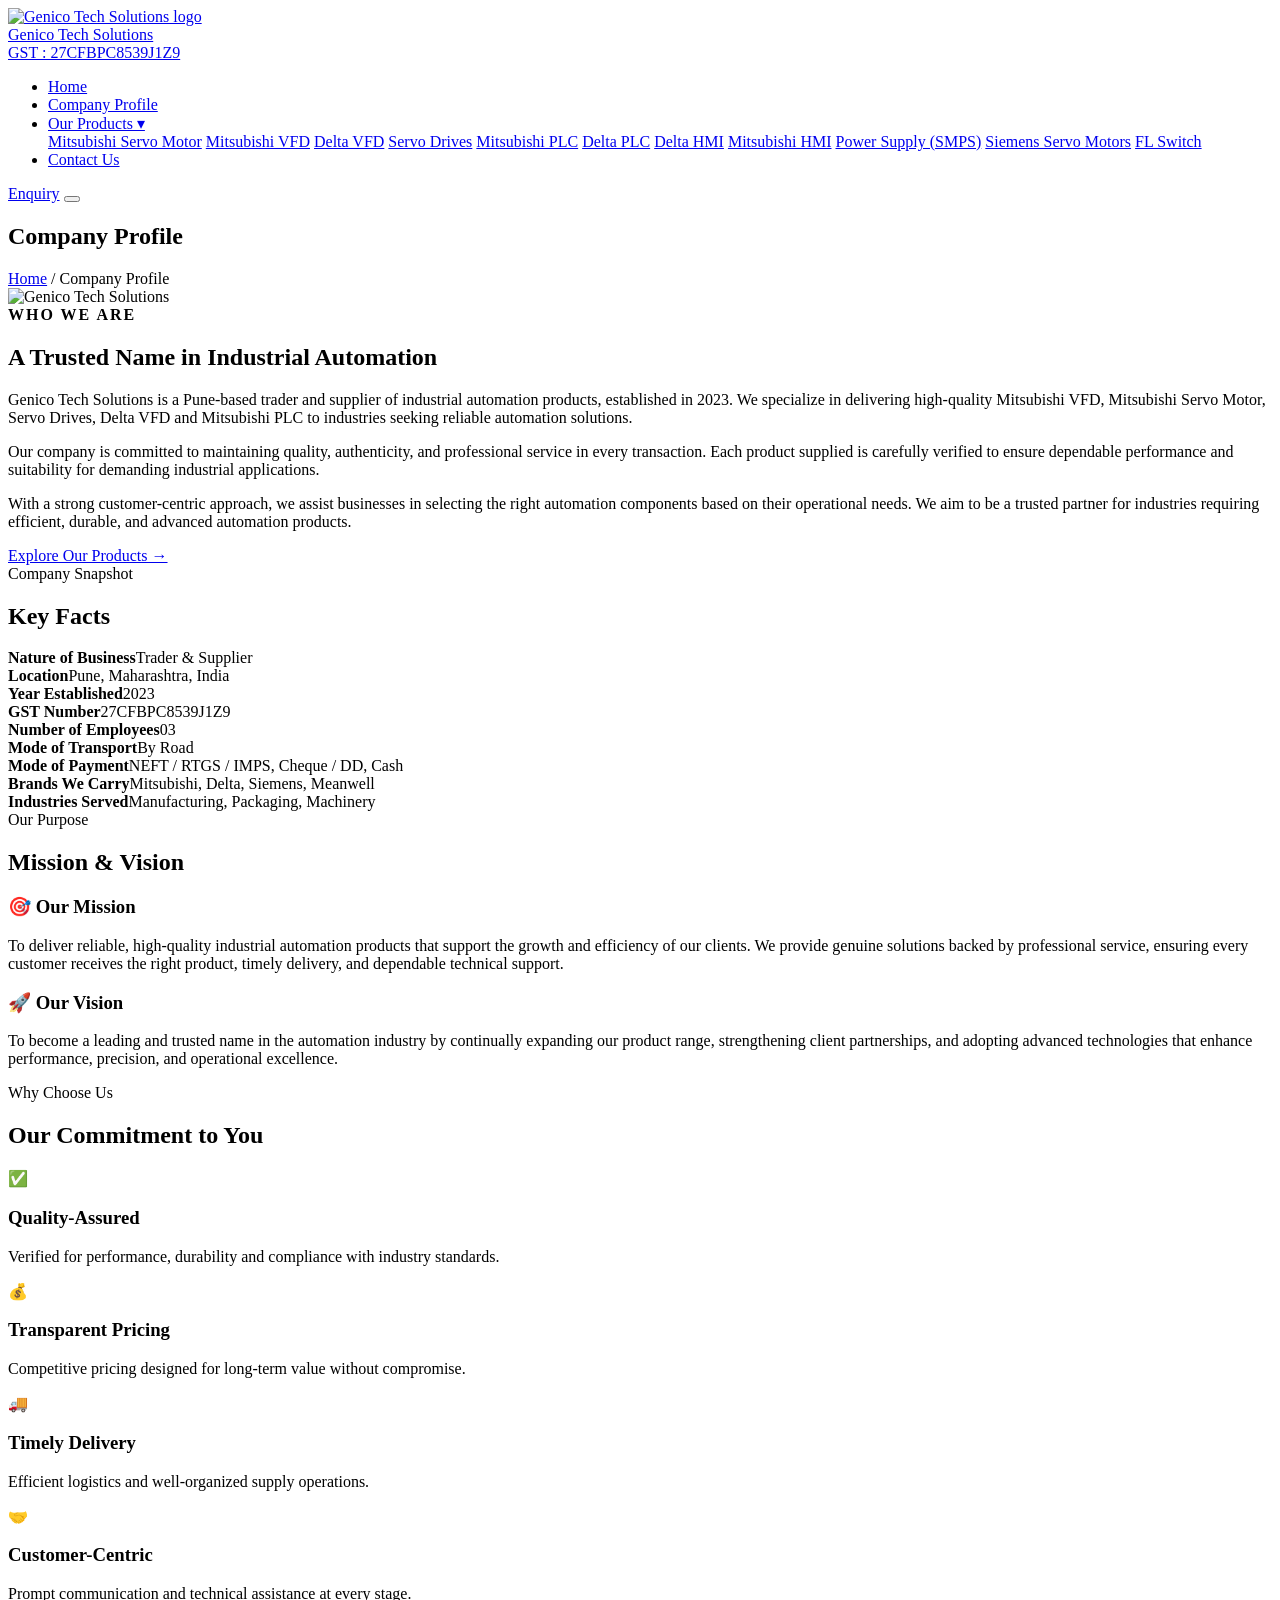
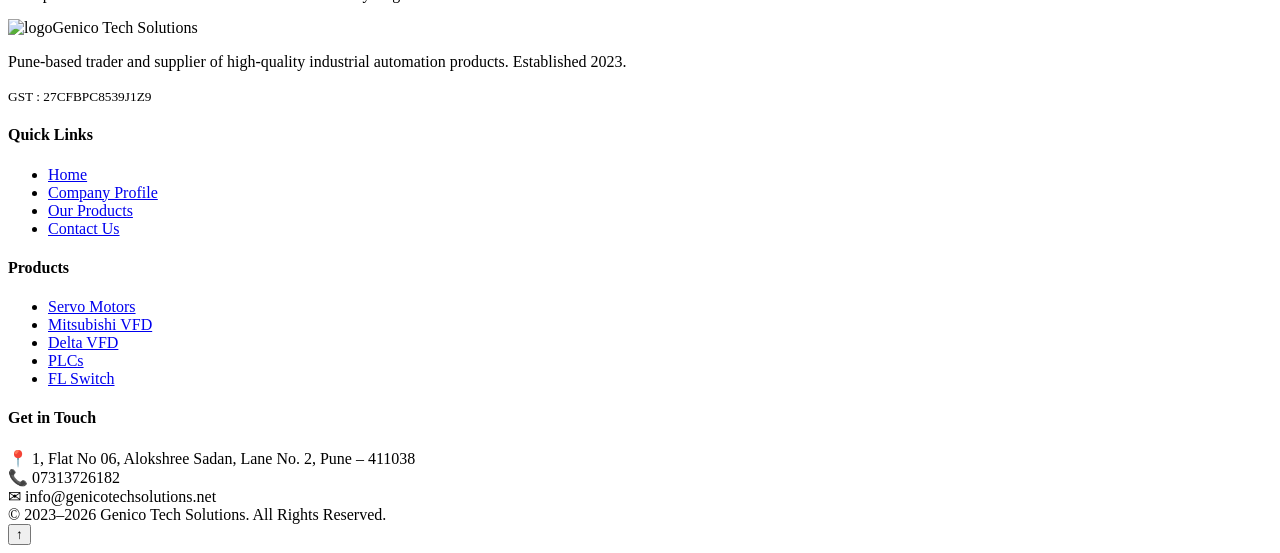
==== about.html @ b06b9ee5 "Add files via upload" ====
<!DOCTYPE html>
<html lang="en">
<head>
  <meta charset="UTF-8">
  <meta name="viewport" content="width=device-width, initial-scale=1.0">
  <title>Company Profile — Genico Tech Solutions</title>
  <meta name="description" content="Learn about Genico Tech Solutions — a Pune-based trader and supplier of industrial automation products, established in 2023.">
  <link rel="preconnect" href="https://fonts.googleapis.com">
  <link rel="preconnect" href="https://fonts.gstatic.com" crossorigin>
  <link href="https://fonts.googleapis.com/css2?family=Poppins:wght@500;600;700;800&family=Inter:wght@400;500;600&display=swap" rel="stylesheet">
  <link rel="stylesheet" href="css/style.css">
  <link rel="stylesheet" href="css/animations.css">
  <link rel="stylesheet" href="css/chatbot.css">
</head>
<body>

  <header class="header">
    <div class="container header-inner">
      <a class="logo" href="index.html">
        <img src="https://placehold.co/180x70/0a2a66/ffffff?text=GENICO" alt="Genico Tech Solutions logo">
        <div>
          <div class="brand-name">Genico Tech Solutions</div>
          <div class="brand-gst">GST : 27CFBPC8539J1Z9</div>
        </div>
      </a>
      <nav>
        <ul class="nav">
          <li><a href="index.html">Home</a></li>
          <li><a href="about.html">Company Profile</a></li>
          <li class="has-drop">
            <a href="products.html">Our Products &#9662;</a>
            <div class="dropdown">
              <a href="products.html?cat=servo-motor">Mitsubishi Servo Motor</a>
              <a href="products.html?cat=mitsubishi-vfd">Mitsubishi VFD</a>
              <a href="products.html?cat=delta-vfd">Delta VFD</a>
              <a href="products.html?cat=servo-drives">Servo Drives</a>
              <a href="products.html?cat=mitsubishi-plc">Mitsubishi PLC</a>
              <a href="products.html?cat=delta-plc">Delta PLC</a>
              <a href="products.html?cat=delta-hmi">Delta HMI</a>
              <a href="products.html?cat=mitsubishi-hmi">Mitsubishi HMI</a>
              <a href="products.html?cat=smps">Power Supply (SMPS)</a>
              <a href="products.html?cat=siemens-servo">Siemens Servo Motors</a>
              <a href="products.html?cat=fl-switch">FL Switch</a>
            </div>
          </li>
          <li><a href="contact.html">Contact Us</a></li>
        </ul>
      </nav>
      <a class="btn btn-primary header-enquiry" href="contact.html">Enquiry</a>
      <button class="hamburger" aria-label="Menu"><span></span><span></span><span></span></button>
    </div>
  </header>

  <section class="breadcrumb">
    <div class="container">
      <h1>Company Profile</h1>
      <div class="crumbs"><a href="index.html">Home</a> / <span>Company Profile</span></div>
    </div>
  </section>

  <!-- ===== ABOUT ===== -->
  <section class="section">
    <div class="container">
      <div class="about-grid">
        <div class="about-img reveal-left">
          <img src="https://placehold.co/640x460/1565d8/ffffff?text=Genico+Tech+Solutions" alt="Genico Tech Solutions">
        </div>
        <div class="about-text reveal-right">
          <span class="kicker" style="color:var(--blue);font-weight:700;letter-spacing:2px;">WHO WE ARE</span>
          <h2>A Trusted Name in Industrial Automation</h2>
          <p>Genico Tech Solutions is a Pune-based trader and supplier of industrial automation products, established in 2023. We specialize in delivering high-quality Mitsubishi VFD, Mitsubishi Servo Motor, Servo Drives, Delta VFD and Mitsubishi PLC to industries seeking reliable automation solutions.</p>
          <p>Our company is committed to maintaining quality, authenticity, and professional service in every transaction. Each product supplied is carefully verified to ensure dependable performance and suitability for demanding industrial applications.</p>
          <p>With a strong customer-centric approach, we assist businesses in selecting the right automation components based on their operational needs. We aim to be a trusted partner for industries requiring efficient, durable, and advanced automation products.</p>
          <a class="btn btn-primary" href="products.html">Explore Our Products →</a>
        </div>
      </div>
    </div>
  </section>

  <!-- ===== KEY FACTS ===== -->
  <section class="section alt">
    <div class="container">
      <div class="section-head reveal">
        <span class="kicker">Company Snapshot</span>
        <h2>Key Facts</h2>
      </div>
      <div class="facts-grid">
        <div class="fact reveal"><strong>Nature of Business</strong><span>Trader & Supplier</span></div>
        <div class="fact reveal"><strong>Location</strong><span>Pune, Maharashtra, India</span></div>
        <div class="fact reveal"><strong>Year Established</strong><span>2023</span></div>
        <div class="fact reveal"><strong>GST Number</strong><span>27CFBPC8539J1Z9</span></div>
        <div class="fact reveal"><strong>Number of Employees</strong><span>03</span></div>
        <div class="fact reveal"><strong>Mode of Transport</strong><span>By Road</span></div>
        <div class="fact reveal"><strong>Mode of Payment</strong><span>NEFT / RTGS / IMPS, Cheque / DD, Cash</span></div>
        <div class="fact reveal"><strong>Brands We Carry</strong><span>Mitsubishi, Delta, Siemens, Meanwell</span></div>
        <div class="fact reveal"><strong>Industries Served</strong><span>Manufacturing, Packaging, Machinery</span></div>
      </div>
    </div>
  </section>

  <!-- ===== MISSION & VISION ===== -->
  <section class="section">
    <div class="container">
      <div class="section-head reveal">
        <span class="kicker">Our Purpose</span>
        <h2>Mission & Vision</h2>
      </div>
      <div class="mv-grid">
        <div class="mv-card reveal-left">
          <h3>🎯 Our Mission</h3>
          <p>To deliver reliable, high-quality industrial automation products that support the growth and efficiency of our clients. We provide genuine solutions backed by professional service, ensuring every customer receives the right product, timely delivery, and dependable technical support.</p>
        </div>
        <div class="mv-card reveal-right">
          <h3>🚀 Our Vision</h3>
          <p>To become a leading and trusted name in the automation industry by continually expanding our product range, strengthening client partnerships, and adopting advanced technologies that enhance performance, precision, and operational excellence.</p>
        </div>
      </div>
    </div>
  </section>

  <!-- ===== WHY US ===== -->
  <section class="section alt">
    <div class="container">
      <div class="section-head reveal">
        <span class="kicker">Why Choose Us</span>
        <h2>Our Commitment to You</h2>
      </div>
      <div class="why-grid">
        <div class="why-card reveal"><div class="why-ic">✅</div><h3>Quality-Assured</h3><p>Verified for performance, durability and compliance with industry standards.</p></div>
        <div class="why-card reveal"><div class="why-ic">💰</div><h3>Transparent Pricing</h3><p>Competitive pricing designed for long-term value without compromise.</p></div>
        <div class="why-card reveal"><div class="why-ic">🚚</div><h3>Timely Delivery</h3><p>Efficient logistics and well-organized supply operations.</p></div>
        <div class="why-card reveal"><div class="why-ic">🤝</div><h3>Customer-Centric</h3><p>Prompt communication and technical assistance at every stage.</p></div>
      </div>
    </div>
  </section>

  <footer class="footer">
    <div class="container footer-grid">
      <div class="f-about">
        <div class="f-logo"><img src="https://placehold.co/180x70/0a2a66/ffffff?text=GENICO" alt="logo"><span>Genico Tech Solutions</span></div>
        <p>Pune-based trader and supplier of high-quality industrial automation products. Established 2023.</p>
        <small>GST : 27CFBPC8539J1Z9</small>
      </div>
      <div><h4>Quick Links</h4><ul class="f-links">
        <li><a href="index.html">Home</a></li><li><a href="about.html">Company Profile</a></li>
        <li><a href="products.html">Our Products</a></li><li><a href="contact.html">Contact Us</a></li>
      </ul></div>
      <div><h4>Products</h4><ul class="f-links">
        <li><a href="products.html?cat=servo-motor">Servo Motors</a></li><li><a href="products.html?cat=mitsubishi-vfd">Mitsubishi VFD</a></li>
        <li><a href="products.html?cat=delta-vfd">Delta VFD</a></li><li><a href="products.html?cat=mitsubishi-plc">PLCs</a></li>
        <li><a href="products.html?cat=fl-switch">FL Switch</a></li>
      </ul></div>
      <div class="f-contact"><h4>Get in Touch</h4>
        <div class="fc-row">📍 <span>1, Flat No 06, Alokshree Sadan, Lane No. 2, Pune – 411038</span></div>
        <div class="fc-row">📞 <span>07313726182</span></div>
        <div class="fc-row">✉ <span>info@genicotechsolutions.net</span></div>
      </div>
    </div>
    <div class="footer-bottom">© 2023–2026 Genico Tech Solutions. All Rights Reserved.</div>
  </footer>

  <button class="to-top" aria-label="Scroll to top">↑</button>

  <script src="js/data.js"></script>
  <script src="js/main.js"></script>
  <script src="js/chatbot.js"></script>
</body>
</html>
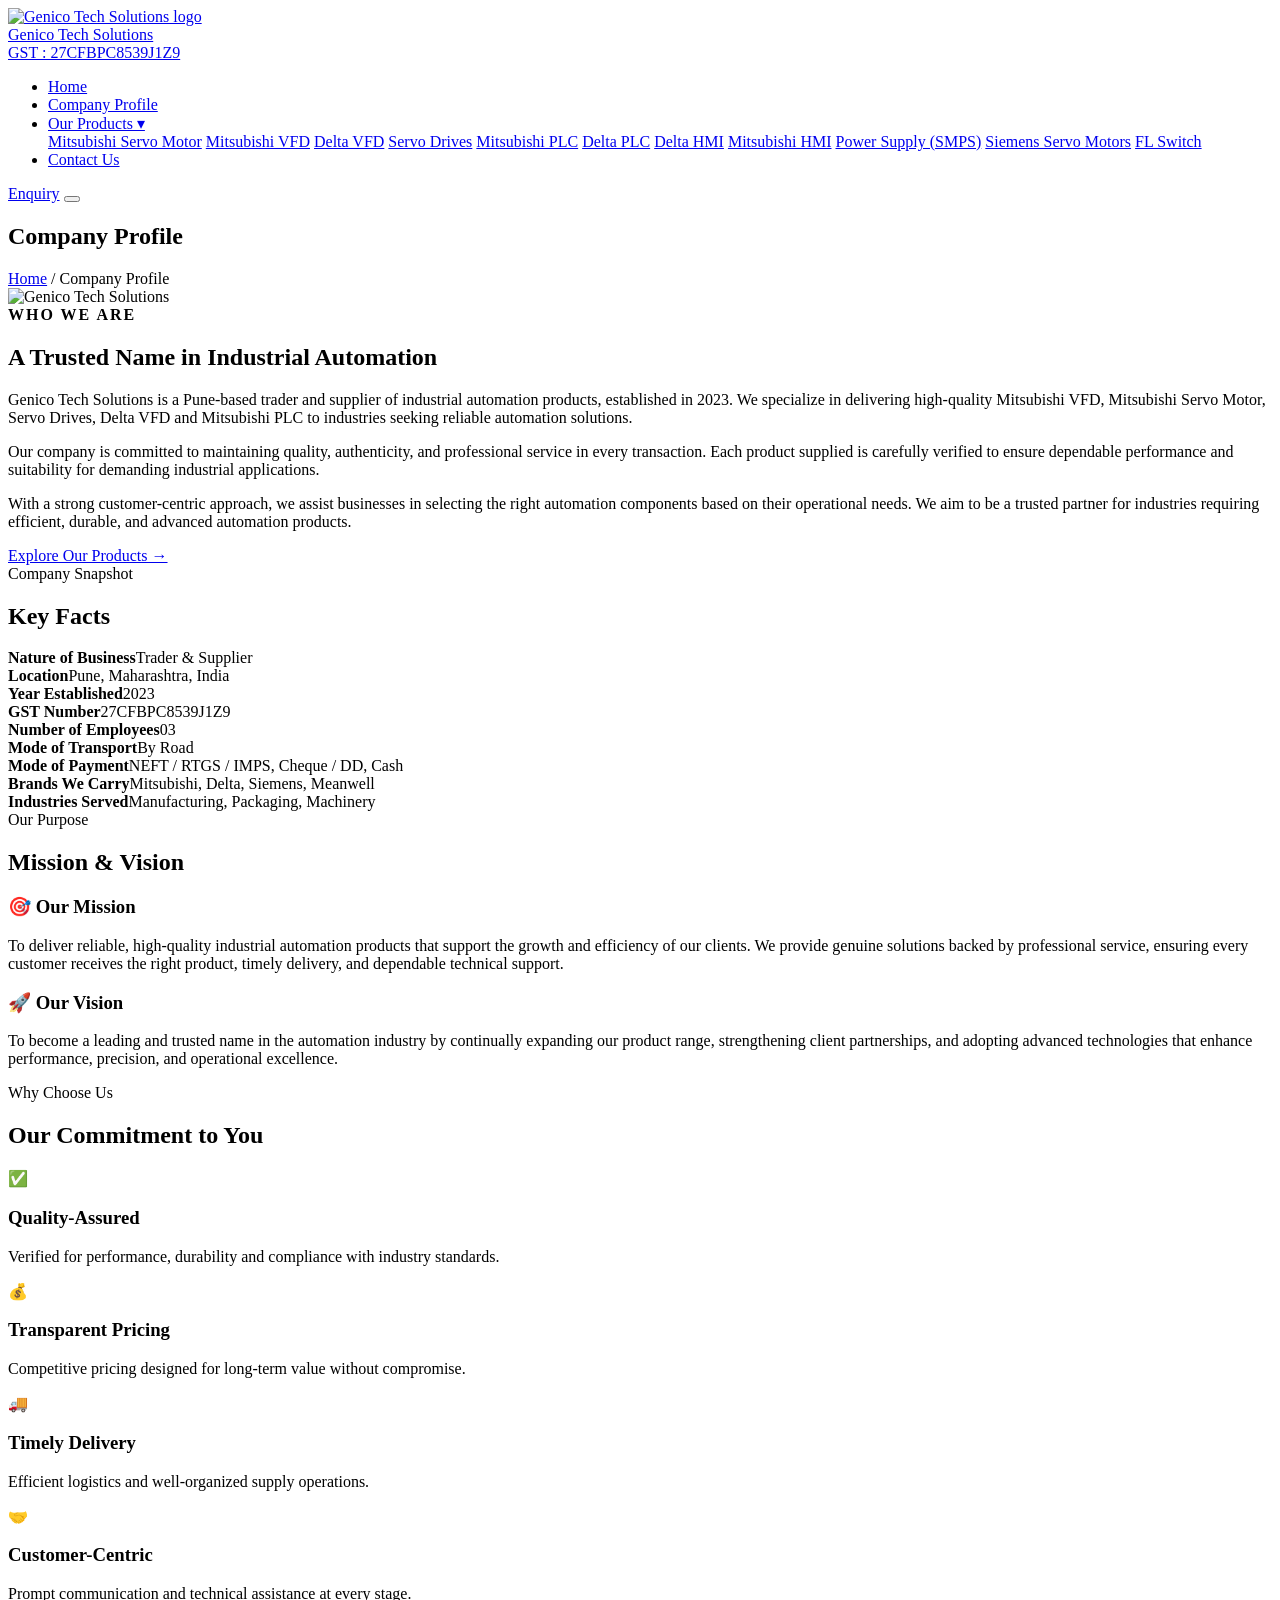
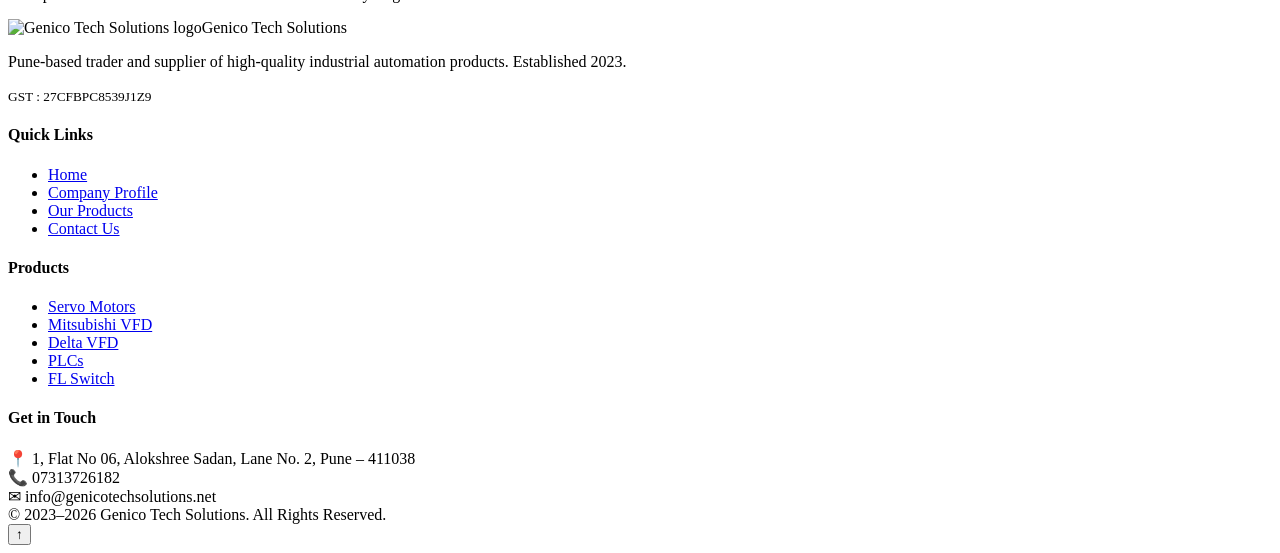
==== commit 325d67f3: "Update about.html" ====
--- a/about.html
+++ b/about.html
@@ -17,7 +17,7 @@
   <header class="header">
     <div class="container header-inner">
       <a class="logo" href="index.html">
-        <img src="https://placehold.co/180x70/0a2a66/ffffff?text=GENICO" alt="Genico Tech Solutions logo">
+        <img src="assets/logo.png" alt="Genico Tech Solutions logo">
         <div>
           <div class="brand-name">Genico Tech Solutions</div>
           <div class="brand-gst">GST : 27CFBPC8539J1Z9</div>
@@ -137,7 +137,7 @@
   <footer class="footer">
     <div class="container footer-grid">
       <div class="f-about">
-        <div class="f-logo"><img src="https://placehold.co/180x70/0a2a66/ffffff?text=GENICO" alt="logo"><span>Genico Tech Solutions</span></div>
+        <div class="f-logo"><img src="assets/logo.png" alt="Genico Tech Solutions logo"><span>Genico Tech Solutions</span></div>
         <p>Pune-based trader and supplier of high-quality industrial automation products. Established 2023.</p>
         <small>GST : 27CFBPC8539J1Z9</small>
       </div>
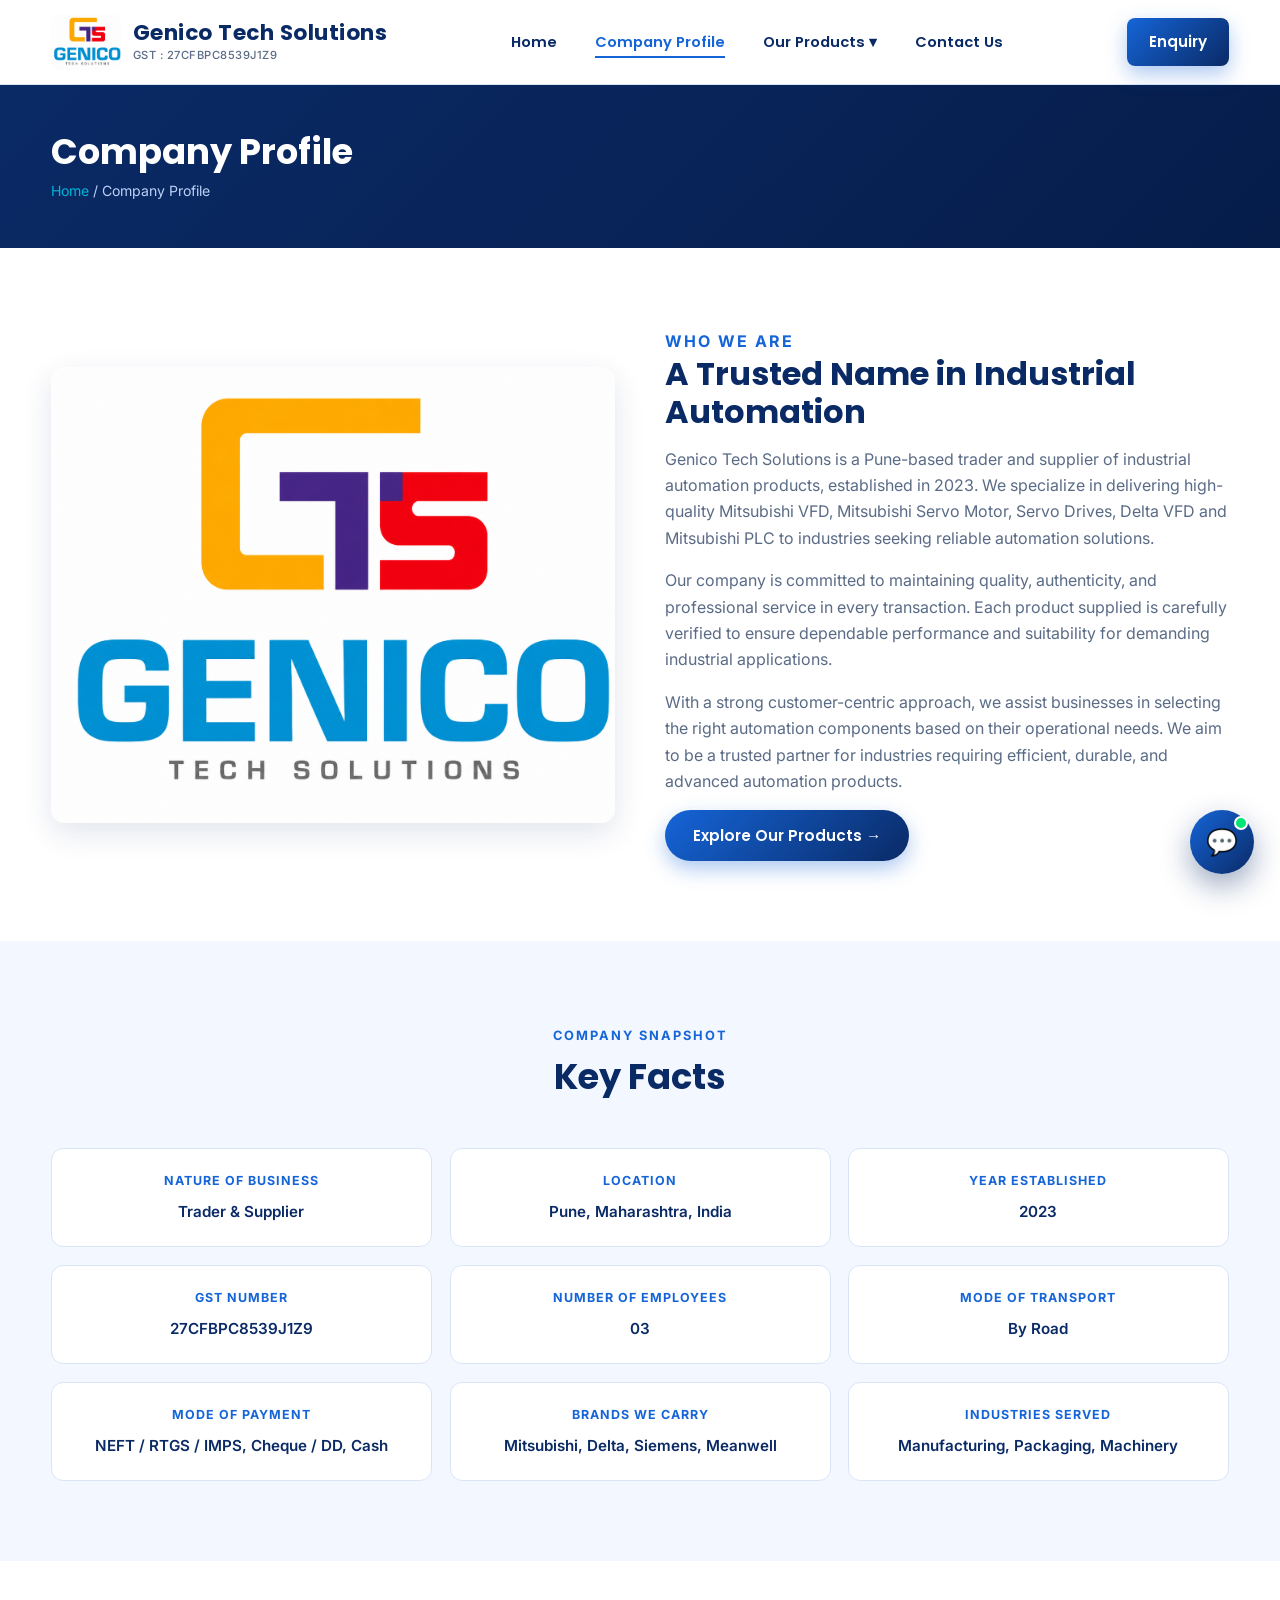
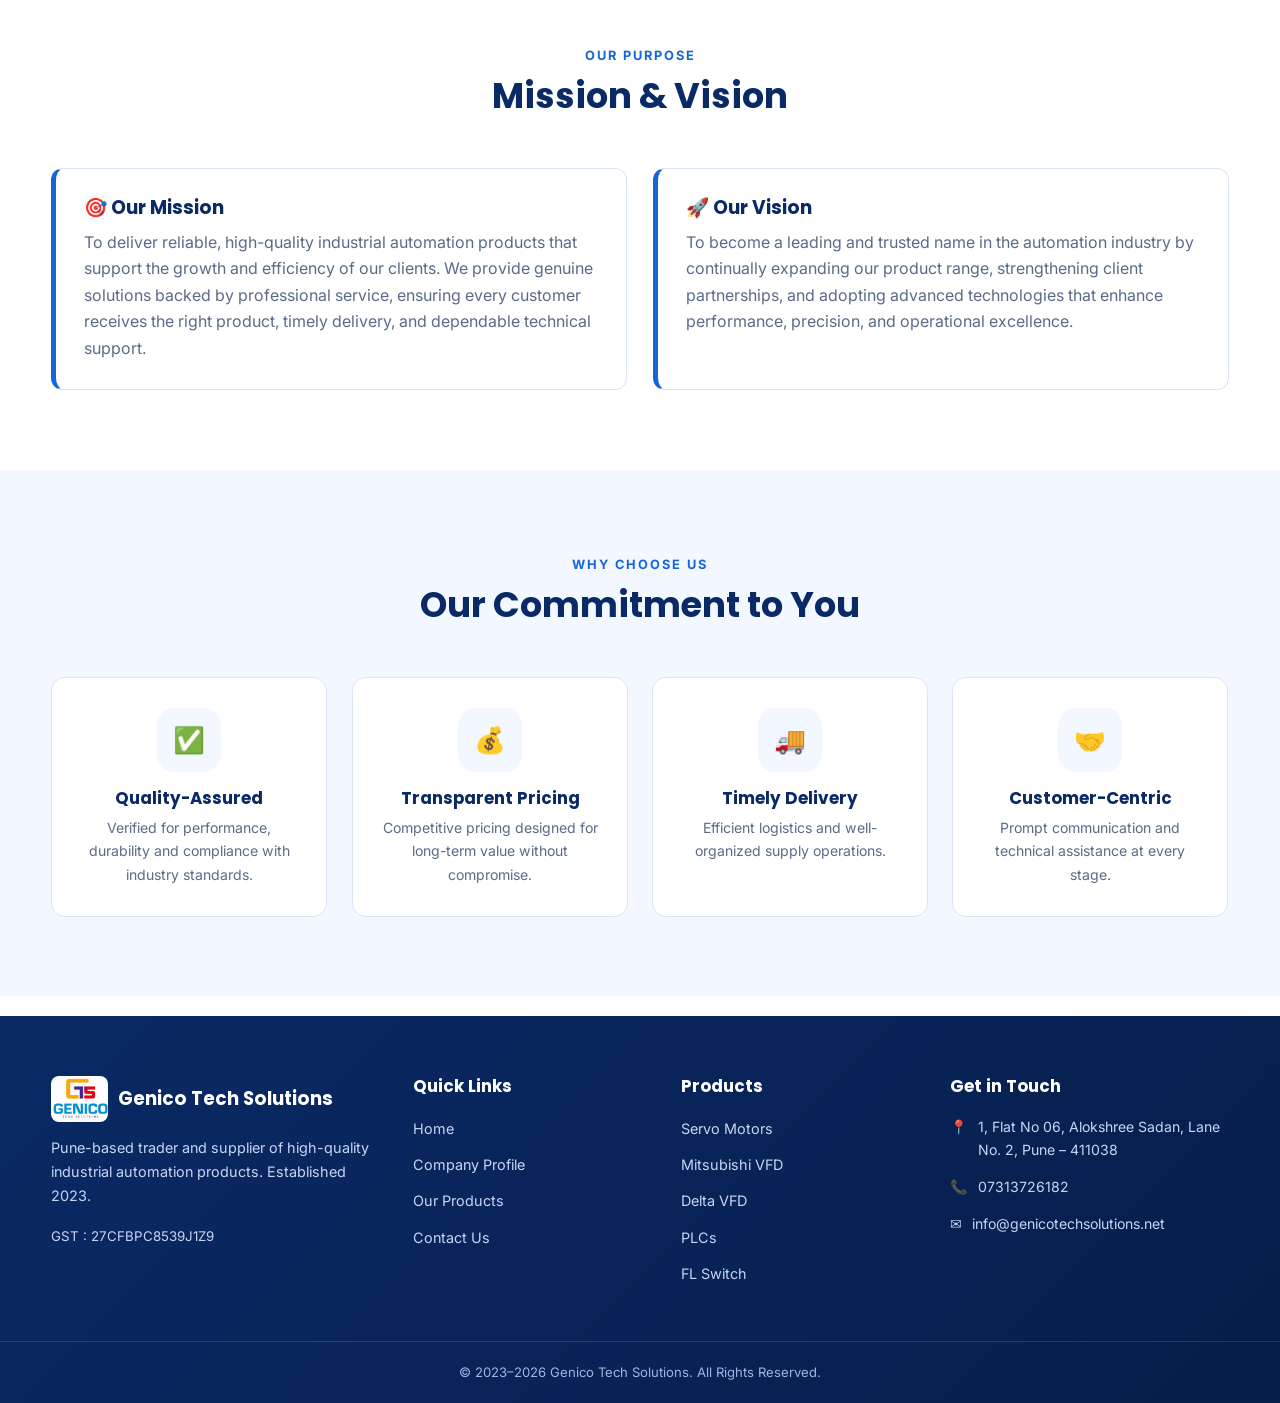
==== commit 7bee4176: "Update about.html" ====
--- a/about.html
+++ b/about.html
@@ -1,168 +1,286 @@
-<!DOCTYPE html>
+<!doctype html>
 <html lang="en">
-<head>
-  <meta charset="UTF-8">
-  <meta name="viewport" content="width=device-width, initial-scale=1.0">
-  <title>Company Profile — Genico Tech Solutions</title>
-  <meta name="description" content="Learn about Genico Tech Solutions — a Pune-based trader and supplier of industrial automation products, established in 2023.">
-  <link rel="preconnect" href="https://fonts.googleapis.com">
-  <link rel="preconnect" href="https://fonts.gstatic.com" crossorigin>
-  <link href="https://fonts.googleapis.com/css2?family=Poppins:wght@500;600;700;800&family=Inter:wght@400;500;600&display=swap" rel="stylesheet">
-  <link rel="stylesheet" href="css/style.css">
-  <link rel="stylesheet" href="css/animations.css">
-  <link rel="stylesheet" href="css/chatbot.css">
-</head>
-<body>
-
-  <header class="header">
-    <div class="container header-inner">
-      <a class="logo" href="index.html">
-        <img src="assets/logo.png" alt="Genico Tech Solutions logo">
+  <head>
+    <meta charset="UTF-8" />
+    <meta name="viewport" content="width=device-width, initial-scale=1.0" />
+    <title>Company Profile — Genico Tech Solutions</title>
+    <meta
+      name="description"
+      content="Learn about Genico Tech Solutions — a Pune-based trader and supplier of industrial automation products, established in 2023."
+    />
+    <link rel="preconnect" href="https://fonts.googleapis.com" />
+    <link rel="preconnect" href="https://fonts.gstatic.com" crossorigin />
+    <link
+      href="https://fonts.googleapis.com/css2?family=Poppins:wght@500;600;700;800&family=Inter:wght@400;500;600&display=swap"
+      rel="stylesheet"
+    />
+    <link rel="stylesheet" href="css/style.css" />
+    <link rel="stylesheet" href="css/animations.css" />
+    <link rel="stylesheet" href="css/chatbot.css" />
+  </head>
+  <body>
+    <header class="header">
+      <div class="container header-inner">
+        <a class="logo" href="index.html">
+          <img src="assets/logo.png" alt="Genico Tech Solutions logo" />
+          <div>
+            <div class="brand-name">Genico Tech Solutions</div>
+            <div class="brand-gst">GST : 27CFBPC8539J1Z9</div>
+          </div>
+        </a>
+        <nav>
+          <ul class="nav">
+            <li><a href="index.html">Home</a></li>
+            <li><a href="about.html">Company Profile</a></li>
+            <li class="has-drop">
+              <a href="products.html">Our Products &#9662;</a>
+              <div class="dropdown">
+                <a href="products.html?cat=servo-motor"
+                  >Mitsubishi Servo Motor</a
+                >
+                <a href="products.html?cat=mitsubishi-vfd">Mitsubishi VFD</a>
+                <a href="products.html?cat=delta-vfd">Delta VFD</a>
+                <a href="products.html?cat=servo-drives">Servo Drives</a>
+                <a href="products.html?cat=mitsubishi-plc">Mitsubishi PLC</a>
+                <a href="products.html?cat=delta-plc">Delta PLC</a>
+                <a href="products.html?cat=delta-hmi">Delta HMI</a>
+                <a href="products.html?cat=mitsubishi-hmi">Mitsubishi HMI</a>
+                <a href="products.html?cat=smps">Power Supply (SMPS)</a>
+                <a href="products.html?cat=siemens-servo"
+                  >Siemens Servo Motors</a
+                >
+                <a href="products.html?cat=fl-switch">FL Switch</a>
+              </div>
+            </li>
+            <li><a href="contact.html">Contact Us</a></li>
+          </ul>
+        </nav>
+        <a class="btn btn-primary header-enquiry" href="contact.html"
+          >Enquiry</a
+        >
+        <button class="hamburger" aria-label="Menu">
+          <span></span><span></span><span></span>
+        </button>
+      </div>
+    </header>
+
+    <section class="breadcrumb">
+      <div class="container">
+        <h1>Company Profile</h1>
+        <div class="crumbs">
+          <a href="index.html">Home</a> / <span>Company Profile</span>
+        </div>
+      </div>
+    </section>
+
+    <!-- ===== ABOUT ===== -->
+    <section class="section">
+      <div class="container">
+        <div class="about-grid">
+          <div class="about-img reveal-left">
+            <img src="assets/logo.png" alt="Genico Tech Solutions" />
+          </div>
+          <div class="about-text reveal-right">
+            <span
+              class="kicker"
+              style="color: var(--blue); font-weight: 700; letter-spacing: 2px"
+              >WHO WE ARE</span
+            >
+            <h2>A Trusted Name in Industrial Automation</h2>
+            <p>
+              Genico Tech Solutions is a Pune-based trader and supplier of
+              industrial automation products, established in 2023. We specialize
+              in delivering high-quality Mitsubishi VFD, Mitsubishi Servo Motor,
+              Servo Drives, Delta VFD and Mitsubishi PLC to industries seeking
+              reliable automation solutions.
+            </p>
+            <p>
+              Our company is committed to maintaining quality, authenticity, and
+              professional service in every transaction. Each product supplied
+              is carefully verified to ensure dependable performance and
+              suitability for demanding industrial applications.
+            </p>
+            <p>
+              With a strong customer-centric approach, we assist businesses in
+              selecting the right automation components based on their
+              operational needs. We aim to be a trusted partner for industries
+              requiring efficient, durable, and advanced automation products.
+            </p>
+            <a class="btn btn-primary" href="products.html"
+              >Explore Our Products →</a
+            >
+          </div>
+        </div>
+      </div>
+    </section>
+
+    <!-- ===== KEY FACTS ===== -->
+    <section class="section alt">
+      <div class="container">
+        <div class="section-head reveal">
+          <span class="kicker">Company Snapshot</span>
+          <h2>Key Facts</h2>
+        </div>
+        <div class="facts-grid">
+          <div class="fact reveal">
+            <strong>Nature of Business</strong><span>Trader & Supplier</span>
+          </div>
+          <div class="fact reveal">
+            <strong>Location</strong><span>Pune, Maharashtra, India</span>
+          </div>
+          <div class="fact reveal">
+            <strong>Year Established</strong><span>2023</span>
+          </div>
+          <div class="fact reveal">
+            <strong>GST Number</strong><span>27CFBPC8539J1Z9</span>
+          </div>
+          <div class="fact reveal">
+            <strong>Number of Employees</strong><span>03</span>
+          </div>
+          <div class="fact reveal">
+            <strong>Mode of Transport</strong><span>By Road</span>
+          </div>
+          <div class="fact reveal">
+            <strong>Mode of Payment</strong
+            ><span>NEFT / RTGS / IMPS, Cheque / DD, Cash</span>
+          </div>
+          <div class="fact reveal">
+            <strong>Brands We Carry</strong
+            ><span>Mitsubishi, Delta, Siemens, Meanwell</span>
+          </div>
+          <div class="fact reveal">
+            <strong>Industries Served</strong
+            ><span>Manufacturing, Packaging, Machinery</span>
+          </div>
+        </div>
+      </div>
+    </section>
+
+    <!-- ===== MISSION & VISION ===== -->
+    <section class="section">
+      <div class="container">
+        <div class="section-head reveal">
+          <span class="kicker">Our Purpose</span>
+          <h2>Mission & Vision</h2>
+        </div>
+        <div class="mv-grid">
+          <div class="mv-card reveal-left">
+            <h3>🎯 Our Mission</h3>
+            <p>
+              To deliver reliable, high-quality industrial automation products
+              that support the growth and efficiency of our clients. We provide
+              genuine solutions backed by professional service, ensuring every
+              customer receives the right product, timely delivery, and
+              dependable technical support.
+            </p>
+          </div>
+          <div class="mv-card reveal-right">
+            <h3>🚀 Our Vision</h3>
+            <p>
+              To become a leading and trusted name in the automation industry by
+              continually expanding our product range, strengthening client
+              partnerships, and adopting advanced technologies that enhance
+              performance, precision, and operational excellence.
+            </p>
+          </div>
+        </div>
+      </div>
+    </section>
+
+    <!-- ===== WHY US ===== -->
+    <section class="section alt">
+      <div class="container">
+        <div class="section-head reveal">
+          <span class="kicker">Why Choose Us</span>
+          <h2>Our Commitment to You</h2>
+        </div>
+        <div class="why-grid">
+          <div class="why-card reveal">
+            <div class="why-ic">✅</div>
+            <h3>Quality-Assured</h3>
+            <p>
+              Verified for performance, durability and compliance with industry
+              standards.
+            </p>
+          </div>
+          <div class="why-card reveal">
+            <div class="why-ic">💰</div>
+            <h3>Transparent Pricing</h3>
+            <p>
+              Competitive pricing designed for long-term value without
+              compromise.
+            </p>
+          </div>
+          <div class="why-card reveal">
+            <div class="why-ic">🚚</div>
+            <h3>Timely Delivery</h3>
+            <p>Efficient logistics and well-organized supply operations.</p>
+          </div>
+          <div class="why-card reveal">
+            <div class="why-ic">🤝</div>
+            <h3>Customer-Centric</h3>
+            <p>Prompt communication and technical assistance at every stage.</p>
+          </div>
+        </div>
+      </div>
+    </section>
+
+    <footer class="footer">
+      <div class="container footer-grid">
+        <div class="f-about">
+          <div class="f-logo">
+            <img src="assets/logo.png" alt="Genico Tech Solutions logo" /><span
+              >Genico Tech Solutions</span
+            >
+          </div>
+          <p>
+            Pune-based trader and supplier of high-quality industrial automation
+            products. Established 2023.
+          </p>
+          <small>GST : 27CFBPC8539J1Z9</small>
+        </div>
         <div>
-          <div class="brand-name">Genico Tech Solutions</div>
-          <div class="brand-gst">GST : 27CFBPC8539J1Z9</div>
-        </div>
-      </a>
-      <nav>
-        <ul class="nav">
-          <li><a href="index.html">Home</a></li>
-          <li><a href="about.html">Company Profile</a></li>
-          <li class="has-drop">
-            <a href="products.html">Our Products &#9662;</a>
-            <div class="dropdown">
-              <a href="products.html?cat=servo-motor">Mitsubishi Servo Motor</a>
+          <h4>Quick Links</h4>
+          <ul class="f-links">
+            <li><a href="index.html">Home</a></li>
+            <li><a href="about.html">Company Profile</a></li>
+            <li><a href="products.html">Our Products</a></li>
+            <li><a href="contact.html">Contact Us</a></li>
+          </ul>
+        </div>
+        <div>
+          <h4>Products</h4>
+          <ul class="f-links">
+            <li><a href="products.html?cat=servo-motor">Servo Motors</a></li>
+            <li>
               <a href="products.html?cat=mitsubishi-vfd">Mitsubishi VFD</a>
-              <a href="products.html?cat=delta-vfd">Delta VFD</a>
-              <a href="products.html?cat=servo-drives">Servo Drives</a>
-              <a href="products.html?cat=mitsubishi-plc">Mitsubishi PLC</a>
-              <a href="products.html?cat=delta-plc">Delta PLC</a>
-              <a href="products.html?cat=delta-hmi">Delta HMI</a>
-              <a href="products.html?cat=mitsubishi-hmi">Mitsubishi HMI</a>
-              <a href="products.html?cat=smps">Power Supply (SMPS)</a>
-              <a href="products.html?cat=siemens-servo">Siemens Servo Motors</a>
-              <a href="products.html?cat=fl-switch">FL Switch</a>
-            </div>
-          </li>
-          <li><a href="contact.html">Contact Us</a></li>
-        </ul>
-      </nav>
-      <a class="btn btn-primary header-enquiry" href="contact.html">Enquiry</a>
-      <button class="hamburger" aria-label="Menu"><span></span><span></span><span></span></button>
-    </div>
-  </header>
-
-  <section class="breadcrumb">
-    <div class="container">
-      <h1>Company Profile</h1>
-      <div class="crumbs"><a href="index.html">Home</a> / <span>Company Profile</span></div>
-    </div>
-  </section>
-
-  <!-- ===== ABOUT ===== -->
-  <section class="section">
-    <div class="container">
-      <div class="about-grid">
-        <div class="about-img reveal-left">
-          <img src="https://placehold.co/640x460/1565d8/ffffff?text=Genico+Tech+Solutions" alt="Genico Tech Solutions">
-        </div>
-        <div class="about-text reveal-right">
-          <span class="kicker" style="color:var(--blue);font-weight:700;letter-spacing:2px;">WHO WE ARE</span>
-          <h2>A Trusted Name in Industrial Automation</h2>
-          <p>Genico Tech Solutions is a Pune-based trader and supplier of industrial automation products, established in 2023. We specialize in delivering high-quality Mitsubishi VFD, Mitsubishi Servo Motor, Servo Drives, Delta VFD and Mitsubishi PLC to industries seeking reliable automation solutions.</p>
-          <p>Our company is committed to maintaining quality, authenticity, and professional service in every transaction. Each product supplied is carefully verified to ensure dependable performance and suitability for demanding industrial applications.</p>
-          <p>With a strong customer-centric approach, we assist businesses in selecting the right automation components based on their operational needs. We aim to be a trusted partner for industries requiring efficient, durable, and advanced automation products.</p>
-          <a class="btn btn-primary" href="products.html">Explore Our Products →</a>
-        </div>
-      </div>
-    </div>
-  </section>
-
-  <!-- ===== KEY FACTS ===== -->
-  <section class="section alt">
-    <div class="container">
-      <div class="section-head reveal">
-        <span class="kicker">Company Snapshot</span>
-        <h2>Key Facts</h2>
-      </div>
-      <div class="facts-grid">
-        <div class="fact reveal"><strong>Nature of Business</strong><span>Trader & Supplier</span></div>
-        <div class="fact reveal"><strong>Location</strong><span>Pune, Maharashtra, India</span></div>
-        <div class="fact reveal"><strong>Year Established</strong><span>2023</span></div>
-        <div class="fact reveal"><strong>GST Number</strong><span>27CFBPC8539J1Z9</span></div>
-        <div class="fact reveal"><strong>Number of Employees</strong><span>03</span></div>
-        <div class="fact reveal"><strong>Mode of Transport</strong><span>By Road</span></div>
-        <div class="fact reveal"><strong>Mode of Payment</strong><span>NEFT / RTGS / IMPS, Cheque / DD, Cash</span></div>
-        <div class="fact reveal"><strong>Brands We Carry</strong><span>Mitsubishi, Delta, Siemens, Meanwell</span></div>
-        <div class="fact reveal"><strong>Industries Served</strong><span>Manufacturing, Packaging, Machinery</span></div>
-      </div>
-    </div>
-  </section>
-
-  <!-- ===== MISSION & VISION ===== -->
-  <section class="section">
-    <div class="container">
-      <div class="section-head reveal">
-        <span class="kicker">Our Purpose</span>
-        <h2>Mission & Vision</h2>
-      </div>
-      <div class="mv-grid">
-        <div class="mv-card reveal-left">
-          <h3>🎯 Our Mission</h3>
-          <p>To deliver reliable, high-quality industrial automation products that support the growth and efficiency of our clients. We provide genuine solutions backed by professional service, ensuring every customer receives the right product, timely delivery, and dependable technical support.</p>
-        </div>
-        <div class="mv-card reveal-right">
-          <h3>🚀 Our Vision</h3>
-          <p>To become a leading and trusted name in the automation industry by continually expanding our product range, strengthening client partnerships, and adopting advanced technologies that enhance performance, precision, and operational excellence.</p>
-        </div>
-      </div>
-    </div>
-  </section>
-
-  <!-- ===== WHY US ===== -->
-  <section class="section alt">
-    <div class="container">
-      <div class="section-head reveal">
-        <span class="kicker">Why Choose Us</span>
-        <h2>Our Commitment to You</h2>
-      </div>
-      <div class="why-grid">
-        <div class="why-card reveal"><div class="why-ic">✅</div><h3>Quality-Assured</h3><p>Verified for performance, durability and compliance with industry standards.</p></div>
-        <div class="why-card reveal"><div class="why-ic">💰</div><h3>Transparent Pricing</h3><p>Competitive pricing designed for long-term value without compromise.</p></div>
-        <div class="why-card reveal"><div class="why-ic">🚚</div><h3>Timely Delivery</h3><p>Efficient logistics and well-organized supply operations.</p></div>
-        <div class="why-card reveal"><div class="why-ic">🤝</div><h3>Customer-Centric</h3><p>Prompt communication and technical assistance at every stage.</p></div>
-      </div>
-    </div>
-  </section>
-
-  <footer class="footer">
-    <div class="container footer-grid">
-      <div class="f-about">
-        <div class="f-logo"><img src="assets/logo.png" alt="Genico Tech Solutions logo"><span>Genico Tech Solutions</span></div>
-        <p>Pune-based trader and supplier of high-quality industrial automation products. Established 2023.</p>
-        <small>GST : 27CFBPC8539J1Z9</small>
-      </div>
-      <div><h4>Quick Links</h4><ul class="f-links">
-        <li><a href="index.html">Home</a></li><li><a href="about.html">Company Profile</a></li>
-        <li><a href="products.html">Our Products</a></li><li><a href="contact.html">Contact Us</a></li>
-      </ul></div>
-      <div><h4>Products</h4><ul class="f-links">
-        <li><a href="products.html?cat=servo-motor">Servo Motors</a></li><li><a href="products.html?cat=mitsubishi-vfd">Mitsubishi VFD</a></li>
-        <li><a href="products.html?cat=delta-vfd">Delta VFD</a></li><li><a href="products.html?cat=mitsubishi-plc">PLCs</a></li>
-        <li><a href="products.html?cat=fl-switch">FL Switch</a></li>
-      </ul></div>
-      <div class="f-contact"><h4>Get in Touch</h4>
-        <div class="fc-row">📍 <span>1, Flat No 06, Alokshree Sadan, Lane No. 2, Pune – 411038</span></div>
-        <div class="fc-row">📞 <span>07313726182</span></div>
-        <div class="fc-row">✉ <span>info@genicotechsolutions.net</span></div>
-      </div>
-    </div>
-    <div class="footer-bottom">© 2023–2026 Genico Tech Solutions. All Rights Reserved.</div>
-  </footer>
-
-  <button class="to-top" aria-label="Scroll to top">↑</button>
-
-  <script src="js/data.js"></script>
-  <script src="js/main.js"></script>
-  <script src="js/chatbot.js"></script>
-</body>
+            </li>
+            <li><a href="products.html?cat=delta-vfd">Delta VFD</a></li>
+            <li><a href="products.html?cat=mitsubishi-plc">PLCs</a></li>
+            <li><a href="products.html?cat=fl-switch">FL Switch</a></li>
+          </ul>
+        </div>
+        <div class="f-contact">
+          <h4>Get in Touch</h4>
+          <div class="fc-row">
+            📍
+            <span
+              >1, Flat No 06, Alokshree Sadan, Lane No. 2, Pune – 411038</span
+            >
+          </div>
+          <div class="fc-row">📞 <span>07313726182</span></div>
+          <div class="fc-row">✉ <span>info@genicotechsolutions.net</span></div>
+        </div>
+      </div>
+      <div class="footer-bottom">
+        © 2023–2026 Genico Tech Solutions. All Rights Reserved.
+      </div>
+    </footer>
+
+    <button class="to-top" aria-label="Scroll to top">↑</button>
+
+    <script src="js/data.js"></script>
+    <script src="js/main.js"></script>
+    <script src="js/chatbot.js"></script>
+  </body>
 </html>
--- a/css/style.css
+++ b/css/style.css
@@ -0,0 +1,426 @@
+/* ============================================================
+   GENICO TECH SOLUTIONS — MAIN STYLESHEET
+   Theme: White background + Blue + Dark Blue
+   Fonts: Poppins (headings) + Inter (body) — business style
+   ============================================================ */
+
+/* ---------- Theme variables ---------- */
+:root {
+  --blue: #1565d8;          /* primary blue */
+  --blue-light: #2f80ed;
+  --blue-dark: #0a2a66;     /* dark blue */
+  --blue-darker: #061d4a;
+  --accent: #00b4d8;        /* cyan accent for highlights */
+  --white: #ffffff;
+  --bg-soft: #f3f7ff;       /* very light blue tint */
+  --bg-soft2: #eaf1ff;
+  --text: #14213d;
+  --text-soft: #5a6b86;
+  --border: #d9e4f5;
+  --shadow: 0 10px 30px rgba(10, 42, 102, 0.12);
+  --shadow-lg: 0 20px 50px rgba(10, 42, 102, 0.22);
+  --radius: 14px;
+  --header-h: 130px;
+  --maxw: 1200px;
+  --grad: linear-gradient(135deg, var(--blue) 0%, var(--blue-dark) 100%);
+  --grad-dark: linear-gradient(135deg, var(--blue-dark) 0%, var(--blue-darker) 100%);
+}
+
+/* ---------- Reset ---------- */
+* { margin: 0; padding: 0; box-sizing: border-box; }
+html { scroll-behavior: smooth; }
+body {
+  font-family: "Inter", "Segoe UI", Arial, sans-serif;
+  color: var(--text);
+  background: var(--white);
+  line-height: 1.65;
+  overflow-x: hidden;
+}
+h1, h2, h3, h4, .brand-name {
+  font-family: "Poppins", "Segoe UI", sans-serif;
+  font-weight: 700;
+  color: var(--blue-dark);
+  line-height: 1.2;
+}
+a { text-decoration: none; color: inherit; }
+img { max-width: 100%; display: block; }
+ul { list-style: none; }
+.container { width: 92%; max-width: var(--maxw); margin: 0 auto; }
+
+/* ---------- Buttons ---------- */
+.btn {
+  display: inline-flex;
+  align-items: center;
+  gap: 8px;
+  padding: 13px 28px;
+  border: none;
+  border-radius: 40px;
+  font-weight: 600;
+  font-family: "Poppins", sans-serif;
+  font-size: 0.95rem;
+  cursor: pointer;
+  transition: transform 0.25s ease, box-shadow 0.25s ease, background 0.25s;
+}
+.btn-primary { background: var(--grad); color: #fff; box-shadow: 0 8px 20px rgba(21, 101, 216, 0.35); }
+.btn-primary:hover { transform: translateY(-3px); box-shadow: 0 14px 28px rgba(21, 101, 216, 0.45); }
+.btn-ghost { background: rgba(255,255,255,0.15); color: #fff; border: 2px solid rgba(255,255,255,0.65); }
+.btn-ghost:hover { background: #fff; color: var(--blue-dark); transform: translateY(-3px); }
+.btn-outline { background: transparent; color: var(--blue-dark); border: 2px solid var(--blue); }
+.btn-outline:hover { background: var(--blue); color: #fff; transform: translateY(-3px); }
+
+/* ---------- Header ---------- */
+.header {
+  position: sticky; top: 0; z-index: 900;
+  background: rgba(255,255,255,0.92);
+  backdrop-filter: blur(10px);
+  border-bottom: 1px solid var(--border);
+  transition: box-shadow 0.3s, padding 0.3s;
+}
+.header.scrolled { box-shadow: var(--shadow); }
+.header-inner { display: flex; align-items: center; justify-content: space-between; padding: 14px 0; gap: 20px; }
+.logo { display: flex; align-items: center; gap: 12px; }
+.logo img { height: 56px; width: auto; border-radius: 8px; object-fit: contain; }
+.logo .brand-name { font-size: 1.35rem; letter-spacing: 0.5px; }
+.logo .brand-gst { font-size: 0.7rem; color: var(--text-soft); font-weight: 500; letter-spacing: 0.5px; }
+
+/* ---------- Navigation ---------- */
+.nav { display: flex; align-items: center; gap: 6px; }
+.nav > li > a {
+  display: block;
+  padding: 10px 16px;
+  font-weight: 600;
+  font-family: "Poppins", sans-serif;
+  font-size: 0.92rem;
+  color: var(--blue-dark);
+  border-radius: 8px;
+  position: relative;
+  transition: color 0.2s;
+}
+.nav > li > a::after {
+  content: ""; position: absolute; left: 16px; right: 16px; bottom: 6px;
+  height: 2px; background: var(--blue); transform: scaleX(0); transform-origin: left;
+  transition: transform 0.3s ease;
+}
+.nav > li > a:hover, .nav > li > a.active { color: var(--blue); }
+.nav > li > a:hover::after, .nav > li > a.active::after { transform: scaleX(1); }
+
+/* dropdown */
+.has-drop { position: relative; }
+.dropdown {
+  position: absolute; top: 100%; left: 0; min-width: 250px;
+  background: #fff; border: 1px solid var(--border); border-radius: 12px;
+  box-shadow: var(--shadow-lg); padding: 8px; opacity: 0; visibility: hidden;
+  transform: translateY(12px); transition: all 0.25s ease; z-index: 950;
+}
+.has-drop:hover .dropdown { opacity: 1; visibility: visible; transform: translateY(6px); }
+.dropdown a {
+  display: block; padding: 9px 14px; border-radius: 8px; font-size: 0.88rem;
+  color: var(--text); transition: background 0.2s, color 0.2s, padding-left 0.2s;
+}
+.dropdown a:hover { background: var(--bg-soft); color: var(--blue); padding-left: 20px; }
+
+.header-enquiry {
+  padding: 11px 22px;
+  border-radius: 8px;
+  white-space: nowrap;
+}
+
+/* hamburger */
+.hamburger { display: none; flex-direction: column; gap: 5px; background: none; border: none; cursor: pointer; padding: 8px; }
+.hamburger span { width: 26px; height: 3px; background: var(--blue-dark); border-radius: 3px; transition: 0.3s; }
+
+/* ---------- Hero ---------- */
+.hero {
+  position: relative; min-height: 88vh; display: flex; align-items: center;
+  background: var(--grad-dark); color: #fff; overflow: hidden;
+}
+.hero::before {
+  content: ""; position: absolute; inset: 0;
+  background:
+    radial-gradient(circle at 80% 20%, rgba(0,180,216,0.25), transparent 45%),
+    radial-gradient(circle at 15% 80%, rgba(47,128,237,0.3), transparent 45%);
+}
+.hero .container { position: relative; z-index: 2; display: grid; grid-template-columns: 1.1fr 0.9fr; gap: 40px; align-items: center; }
+.hero-text .eyebrow {
+  display: inline-block; background: rgba(255,255,255,0.12); border: 1px solid rgba(255,255,255,0.25);
+  padding: 6px 16px; border-radius: 30px; font-size: 0.8rem; letter-spacing: 1px; margin-bottom: 18px;
+}
+.hero-text h1 { color: #fff; font-size: 3rem; margin-bottom: 18px; }
+.hero-text h1 .accent { color: var(--accent); }
+.hero-text p { color: #d7e3fb; font-size: 1.08rem; max-width: 540px; margin-bottom: 28px; }
+.hero-actions { display: flex; gap: 14px; flex-wrap: wrap; }
+.hero-visual { position: relative; display: grid; place-items: center; }
+.hero-visual .blob {
+  width: 420px; height: 420px; max-width: 100%; border-radius: 50% 50% 48% 52% / 55% 48% 52% 45%;
+  background: linear-gradient(135deg, var(--blue) 0%, var(--accent) 100%);
+  display: grid; place-items: center; box-shadow: 0 30px 70px rgba(0,0,0,0.35);
+}
+.hero-visual .blob img {
+  width: 72%;
+  border-radius: 16px;
+  box-shadow: 0 18px 34px rgba(0,0,0,0.28);
+  filter: drop-shadow(0 16px 24px rgba(0,0,0,0.26));
+}
+
+.hero-stats { display: flex; gap: 26px; margin-top: 34px; flex-wrap: wrap; }
+.hero-stats .stat strong { display: block; font-size: 1.7rem; color: var(--accent); font-family: "Poppins"; }
+.hero-stats .stat span { font-size: 0.82rem; color: #c4d4f3; }
+
+/* ---------- Section basics ---------- */
+.section { padding: 80px 0; }
+.section.alt { background: var(--bg-soft); }
+.section-head { text-align: center; max-width: 720px; margin: 0 auto 50px; }
+.section-head .kicker { color: var(--blue); font-weight: 700; letter-spacing: 2px; font-size: 0.8rem; text-transform: uppercase; }
+.section-head h2 { font-size: 2.2rem; margin: 8px 0 12px; }
+.section-head p { color: var(--text-soft); }
+
+/* ---------- Category chips ---------- */
+.filters { display: flex; flex-wrap: wrap; gap: 10px; justify-content: center; margin-bottom: 40px; }
+.chip {
+  padding: 9px 18px; border-radius: 30px; border: 1px solid var(--border); background: #fff;
+  color: var(--blue-dark); font-weight: 600; font-size: 0.85rem; cursor: pointer; transition: all 0.25s;
+}
+.chip:hover { border-color: var(--blue); color: var(--blue); transform: translateY(-2px); }
+.chip.active { background: var(--grad); color: #fff; border-color: transparent; box-shadow: 0 8px 18px rgba(21,101,216,0.3); }
+
+/* ---------- Product grid ---------- */
+.product-grid { display: grid; grid-template-columns: repeat(4, 1fr); gap: 26px; }
+.product-card {
+  background: #fff; border: 1px solid var(--border); border-radius: var(--radius);
+  overflow: hidden; cursor: pointer; position: relative;
+  transition: transform 0.35s ease, box-shadow 0.35s ease, border-color 0.35s;
+  display: flex; flex-direction: column;
+}
+.product-card:hover { transform: translateY(-10px); box-shadow: var(--shadow-lg); border-color: var(--blue); }
+.product-card .pc-imgwrap { position: relative; background: #fff; overflow: hidden; isolation: isolate; }
+.product-card .pc-imgwrap img { width: 100%; height: 230px; object-fit: cover; padding: 0; transition: transform 0.5s ease; }
+.product-card:hover .pc-imgwrap img { transform: scale(1.08); }
+.product-card .pc-badge {
+  position: absolute; top: 12px; left: 12px; background: var(--grad); color: #fff;
+  font-size: 0.68rem; font-weight: 600; padding: 4px 12px; border-radius: 20px; letter-spacing: 0.5px;
+}
+.product-card .pc-body { padding: 18px 18px 22px; flex: 1; display: flex; flex-direction: column; }
+.product-card .pc-cat { color: var(--blue); font-size: 0.72rem; font-weight: 700; letter-spacing: 1px; text-transform: uppercase; }
+.product-card h3 { font-size: 1.02rem; margin: 6px 0 8px; color: var(--blue-dark); }
+.product-card p { color: var(--text-soft); font-size: 0.85rem; flex: 1; }
+.product-card .pc-foot { margin-top: 14px; display: flex; align-items: center; justify-content: space-between; }
+.product-card .pc-link { color: var(--blue); font-weight: 600; font-size: 0.85rem; display: inline-flex; align-items: center; gap: 6px; }
+.product-card .pc-link .arrow { transition: transform 0.3s; }
+.product-card:hover .pc-link .arrow { transform: translateX(5px); }
+.product-card .pc-overlay {
+  position: absolute; inset: 0; background: linear-gradient(180deg, rgba(21,101,216,0.12), rgba(10,42,102,0.86));
+  opacity: 0; display: grid; align-items: end; justify-items: center; padding-bottom: 80px;
+  transition: opacity 0.3s; color: #fff; font-weight: 600;
+}
+.product-card:hover .pc-overlay { opacity: 1; }
+.product-card .pc-overlay .view-pill { background: #fff; color: var(--blue-dark); padding: 10px 20px; border-radius: 30px; font-size: 0.85rem; }
+
+/* ---------- Why us ---------- */
+.why-grid { display: grid; grid-template-columns: repeat(4, 1fr); gap: 24px; }
+.why-card {
+  background: #fff; border: 1px solid var(--border); border-radius: var(--radius); padding: 30px 24px;
+  text-align: center; transition: transform 0.3s, box-shadow 0.3s;
+}
+.why-card:hover { transform: translateY(-8px); box-shadow: var(--shadow); }
+.why-card .why-ic {
+  width: 64px; height: 64px; margin: 0 auto 16px; border-radius: 18px; background: var(--bg-soft);
+  display: grid; place-items: center; font-size: 1.6rem; color: var(--blue); transition: 0.3s;
+}
+.why-card:hover .why-ic { background: var(--grad); color: #fff; transform: rotate(-8deg) scale(1.05); }
+.why-card h3 { font-size: 1.05rem; margin-bottom: 8px; }
+.why-card p { color: var(--text-soft); font-size: 0.88rem; }
+
+/* ---------- Category showcase strip ---------- */
+.cat-strip { display: grid; grid-template-columns: repeat(6, 1fr); gap: 16px; }
+.cat-tile {
+  background: #fff; border: 1px solid var(--border); border-radius: 12px; padding: 22px 12px; text-align: center;
+  transition: 0.3s; cursor: pointer;
+}
+.cat-tile:hover { background: var(--grad); color: #fff; transform: translateY(-6px); box-shadow: var(--shadow); }
+.cat-tile .ct-ic { font-size: 1.8rem; margin-bottom: 8px; }
+.cat-tile span { font-size: 0.8rem; font-weight: 600; }
+
+/* ---------- CTA band ---------- */
+.cta-band { background: var(--grad-dark); color: #fff; border-radius: 22px; padding: 50px; text-align: center; position: relative; overflow: hidden; }
+.cta-band::after { content: ""; position: absolute; inset: 0; background: radial-gradient(circle at 80% 30%, rgba(0,180,216,0.3), transparent 50%); }
+.cta-band > * { position: relative; z-index: 2; }
+.cta-band h2 { color: #fff; font-size: 2rem; margin-bottom: 10px; }
+.cta-band p { color: #d4e1fb; margin-bottom: 24px; }
+
+/* ---------- Breadcrumb ---------- */
+.breadcrumb { background: var(--grad-dark); color: #fff; padding: 46px 0; }
+.breadcrumb h1 { color: #fff; font-size: 2.2rem; }
+.breadcrumb .crumbs { color: #bcd0f5; font-size: 0.88rem; margin-top: 6px; }
+.breadcrumb .crumbs a { color: var(--accent); }
+
+/* ---------- Product detail ---------- */
+.detail-wrap { display: grid; grid-template-columns: 1fr 1.1fr; gap: 50px; align-items: start; }
+.detail-img { background: var(--bg-soft); border-radius: var(--radius); padding: 30px; border: 1px solid var(--border); position: sticky; top: 150px; }
+.detail-img img { width: 100%; object-fit: contain; }
+.detail-info .d-cat { color: var(--blue); font-weight: 700; text-transform: uppercase; letter-spacing: 1px; font-size: 0.8rem; }
+.detail-info h1 { font-size: 2rem; margin: 8px 0 14px; }
+.detail-info .d-brand { display: inline-block; background: var(--bg-soft); color: var(--blue-dark); padding: 5px 14px; border-radius: 20px; font-size: 0.8rem; font-weight: 600; margin-bottom: 18px; }
+.detail-info .d-desc { color: var(--text-soft); margin-bottom: 26px; }
+.spec-table { width: 100%; border-collapse: collapse; border: 1px solid var(--border); border-radius: 12px; overflow: hidden; margin-bottom: 28px; }
+.spec-table th, .spec-table td { text-align: left; padding: 13px 18px; border-bottom: 1px solid var(--border); font-size: 0.9rem; }
+.spec-table th { background: var(--bg-soft); color: var(--blue-dark); width: 42%; font-weight: 600; }
+.spec-table tr:last-child th, .spec-table tr:last-child td { border-bottom: none; }
+.detail-actions { display: flex; gap: 12px; flex-wrap: wrap; }
+
+/* ---------- About page ---------- */
+.about-grid { display: grid; grid-template-columns: 1fr 1fr; gap: 50px; align-items: center; }
+.about-img { border-radius: var(--radius); overflow: hidden; box-shadow: var(--shadow); }
+.about-text h2 { font-size: 2rem; margin-bottom: 14px; }
+.about-text p { color: var(--text-soft); margin-bottom: 16px; }
+.facts-grid { display: grid; grid-template-columns: repeat(3, 1fr); gap: 18px; }
+.fact {
+  background: #fff; border: 1px solid var(--border); border-radius: 12px; padding: 22px; text-align: center;
+  transition: 0.3s;
+}
+.fact:hover { transform: translateY(-6px); box-shadow: var(--shadow); }
+.fact strong { display: block; color: var(--blue); font-size: 0.78rem; text-transform: uppercase; letter-spacing: 1px; margin-bottom: 6px; }
+.fact span { font-weight: 600; color: var(--blue-dark); font-size: 0.95rem; }
+.mv-grid { display: grid; grid-template-columns: 1fr 1fr; gap: 26px; }
+.mv-card { background: #fff; border: 1px solid var(--border); border-left: 5px solid var(--blue); border-radius: 12px; padding: 28px; }
+.mv-card h3 { margin-bottom: 10px; }
+.mv-card p { color: var(--text-soft); }
+
+/* ---------- Contact page ---------- */
+.contact-grid { display: grid; grid-template-columns: 1fr 1.2fr; gap: 40px; align-items: start; }
+.contact-info { background: var(--grad-dark); color: #fff; border-radius: var(--radius); padding: 36px; }
+.contact-info h3 { color: #fff; margin-bottom: 20px; }
+.contact-info .ci-row { display: flex; gap: 14px; margin-bottom: 22px; align-items: flex-start; }
+.contact-info .ci-ic { width: 42px; height: 42px; border-radius: 12px; background: rgba(255,255,255,0.12); display: grid; place-items: center; flex-shrink: 0; }
+.contact-info .ci-row small { color: #bcd0f5; display: block; font-size: 0.75rem; }
+.contact-info .ci-row span { font-size: 0.95rem; }
+.contact-form { background: #fff; border: 1px solid var(--border); border-radius: var(--radius); padding: 36px; box-shadow: var(--shadow); }
+.form-row { display: grid; grid-template-columns: 1fr 1fr; gap: 16px; }
+.field { margin-bottom: 16px; }
+.field label { display: block; font-size: 0.82rem; font-weight: 600; color: var(--blue-dark); margin-bottom: 6px; }
+.field input, .field textarea, .field select {
+  width: 100%; padding: 12px 14px; border: 1px solid var(--border); border-radius: 10px;
+  font-family: inherit; font-size: 0.92rem; transition: border-color 0.2s, box-shadow 0.2s; background: #fbfdff;
+}
+.field input:focus, .field textarea:focus, .field select:focus {
+  outline: none; border-color: var(--blue); box-shadow: 0 0 0 4px rgba(21,101,216,0.12); background: #fff;
+}
+.field textarea { resize: vertical; min-height: 120px; }
+.form-note { font-size: 0.82rem; color: var(--text-soft); margin-top: 10px; }
+
+/* map */
+.map-wrap { border-radius: var(--radius); overflow: hidden; border: 1px solid var(--border); margin-top: 40px; }
+.map-wrap iframe { width: 100%; height: 340px; border: 0; display: block; }
+
+/* ---------- Footer ---------- */
+.footer { background: var(--grad-dark); color: #c7d6f5; padding: 60px 0 0; margin-top: 20px; }
+.footer-grid { display: grid; grid-template-columns: 1.4fr 1fr 1fr 1.2fr; gap: 36px; }
+.footer h4 { color: #fff; margin-bottom: 18px; font-size: 1.05rem; }
+.footer a { color: #c7d6f5; font-size: 0.9rem; transition: color 0.2s, padding-left 0.2s; display: inline-block; }
+.footer a:hover { color: var(--accent); padding-left: 5px; }
+.footer .f-links li { margin-bottom: 10px; }
+.footer .f-about p { font-size: 0.9rem; margin: 14px 0; }
+.footer .f-logo { display: flex; align-items: center; gap: 10px; margin-bottom: 6px; }
+.footer .f-logo img { height: 46px; width: auto; border-radius: 8px; object-fit: contain; }
+.footer .f-logo span { color: #fff; font-family: "Poppins"; font-weight: 700; font-size: 1.15rem; }
+.footer .f-contact .fc-row { display: flex; gap: 10px; margin-bottom: 14px; font-size: 0.88rem; }
+.footer-bottom { border-top: 1px solid rgba(255,255,255,0.12); margin-top: 44px; padding: 20px 0; text-align: center; font-size: 0.82rem; color: #9fb6e0; }
+
+/* ---------- Empty state ---------- */
+.empty { text-align: center; padding: 60px; color: var(--text-soft); grid-column: 1 / -1; }
+
+/* ---------- Responsive ---------- */
+@media (max-width: 1024px) {
+  .product-grid { grid-template-columns: repeat(3, 1fr); }
+  .why-grid { grid-template-columns: repeat(2, 1fr); }
+  .cat-strip { grid-template-columns: repeat(4, 1fr); }
+  .footer-grid { grid-template-columns: 1fr 1fr; }
+}
+@media (max-width: 860px) {
+  .header-inner { padding: 10px 0; gap: 10px; }
+  .logo { min-width: 0; gap: 8px; }
+  .logo img { height: 38px; border-radius: 6px; }
+  .logo .brand-name { font-size: 0.95rem; letter-spacing: 0; white-space: nowrap; }
+  .logo .brand-gst { display: none; }
+  .nav, .header-enquiry { display: none; }
+  .nav.open {
+    display: flex; flex-direction: column; position: absolute; top: 100%; left: 0; right: 0;
+    background: #fff; padding: 14px; gap: 4px; box-shadow: var(--shadow-lg); align-items: stretch;
+  }
+  .nav.open .dropdown { position: static; opacity: 1; visibility: visible; transform: none; box-shadow: none; border: none; padding-left: 12px; }
+  .hamburger { display: flex; }
+  .hero .container { grid-template-columns: 1fr; text-align: center; }
+  .hero-text p { margin-left: auto; margin-right: auto; }
+  .hero-actions, .hero-stats { justify-content: center; }
+  .hero-visual { display: none; }
+  .hero-text h1 { font-size: 2.2rem; }
+  .detail-wrap, .about-grid, .contact-grid, .mv-grid { grid-template-columns: 1fr; }
+  .detail-img { position: static; }
+}
+@media (max-width: 560px) {
+  .header-inner { width: 94%; }
+  .product-grid { grid-template-columns: 1fr 1fr; }
+  .why-grid, .facts-grid, .cat-strip { grid-template-columns: 1fr 1fr; }
+  .footer { padding-top: 42px; }
+  .footer-grid { grid-template-columns: 1fr; gap: 26px; }
+  .footer .f-logo span { font-size: 1rem; }
+  .form-row { grid-template-columns: 1fr; }
+  .section-head h2 { font-size: 1.7rem; }
+  .product-card .pc-imgwrap img { height: 170px; }
+}
+@media (max-width: 380px) {
+  .logo img { height: 34px; }
+  .logo .brand-name { font-size: 0.84rem; }
+  .hamburger { padding: 6px; }
+}
+
+/* ============================================================
+   FAQ + BLOG (home page)
+   ============================================================ */
+
+/* ---------- FAQ accordion ---------- */
+.faq-list { max-width: 820px; margin: 0 auto; display: flex; flex-direction: column; gap: 14px; }
+.faq-item {
+  border: 1px solid var(--border); border-radius: var(--radius); background: #fff;
+  overflow: hidden; transition: box-shadow 0.3s ease, border-color 0.3s ease;
+}
+.faq-item[open] { box-shadow: var(--shadow); border-color: var(--blue); }
+.faq-item summary {
+  list-style: none; cursor: pointer; padding: 20px 24px;
+  font-family: "Poppins", sans-serif; font-weight: 600; color: var(--blue-dark);
+  font-size: 1.02rem; display: flex; align-items: center; justify-content: space-between; gap: 16px;
+}
+.faq-item summary::-webkit-details-marker { display: none; }
+.faq-item summary .faq-icon {
+  flex: 0 0 auto; width: 28px; height: 28px; border-radius: 50%;
+  background: var(--bg-soft); color: var(--blue); display: grid; place-items: center;
+  font-size: 1.3rem; line-height: 1; transition: transform 0.3s ease, background 0.3s, color 0.3s;
+}
+.faq-item[open] summary .faq-icon { transform: rotate(45deg); background: var(--grad); color: #fff; }
+.faq-item .faq-ans { padding: 0 24px 20px; color: var(--text-soft); font-size: 0.95rem; }
+
+/* ---------- Blog cards ---------- */
+.blog-grid { display: grid; grid-template-columns: repeat(3, 1fr); gap: 26px; }
+.blog-card {
+  background: #fff; border: 1px solid var(--border); border-radius: var(--radius);
+  overflow: hidden; display: flex; flex-direction: column;
+  transition: transform 0.35s ease, box-shadow 0.35s ease, border-color 0.35s;
+}
+.blog-card:hover { transform: translateY(-8px); box-shadow: var(--shadow-lg); border-color: var(--blue); }
+.blog-thumb { position: relative; background: var(--bg-soft2); overflow: hidden; }
+.blog-thumb img { width: 100%; height: 200px; object-fit: cover; transition: transform 0.5s ease; }
+.blog-card:hover .blog-thumb img { transform: scale(1.06); }
+.blog-tag {
+  position: absolute; top: 14px; left: 14px; background: var(--grad); color: #fff;
+  font-size: 0.7rem; font-weight: 600; padding: 5px 13px; border-radius: 20px; letter-spacing: 0.5px;
+}
+.blog-body { padding: 20px 20px 24px; flex: 1; display: flex; flex-direction: column; }
+.blog-meta { color: var(--text-soft); font-size: 0.76rem; font-weight: 600; letter-spacing: 0.5px; text-transform: uppercase; }
+.blog-body h3 { font-size: 1.08rem; margin: 8px 0 10px; color: var(--blue-dark); }
+.blog-body p { color: var(--text-soft); font-size: 0.88rem; flex: 1; }
+.blog-readmore { margin-top: 16px; color: var(--blue); font-weight: 600; font-size: 0.88rem; display: inline-flex; align-items: center; gap: 6px; }
+.blog-readmore .arrow { transition: transform 0.3s; }
+.blog-card:hover .blog-readmore .arrow { transform: translateX(5px); }
+
+/* ---------- FAQ + Blog responsive ---------- */
+@media (max-width: 1024px) { .blog-grid { grid-template-columns: repeat(2, 1fr); } }
+@media (max-width: 640px)  { .blog-grid { grid-template-columns: 1fr; } .faq-item summary { font-size: 0.95rem; padding: 16px 18px; } .faq-item .faq-ans { padding: 0 18px 18px; } }
--- a/css/animations.css
+++ b/css/animations.css
@@ -0,0 +1,115 @@
+/* ============================================================
+   GENICO TECH SOLUTIONS — ANIMATIONS
+   Scroll reveals, product entrances, hero motion, transitions.
+   ============================================================ */
+
+/* ---------- Page fade-in on load ---------- */
+body { animation: pageFade 0.6s ease both; }
+@keyframes pageFade { from { opacity: 0; } to { opacity: 1; } }
+
+/* ---------- Scroll reveal (toggled by JS .in-view) ---------- */
+.reveal { opacity: 0; transform: translateY(40px); transition: opacity 0.7s ease, transform 0.7s ease; }
+.reveal.in-view { opacity: 1; transform: translateY(0); }
+
+.reveal-left { opacity: 0; transform: translateX(-50px); transition: all 0.7s ease; }
+.reveal-left.in-view { opacity: 1; transform: translateX(0); }
+
+.reveal-right { opacity: 0; transform: translateX(50px); transition: all 0.7s ease; }
+.reveal-right.in-view { opacity: 1; transform: translateX(0); }
+
+.reveal-zoom { opacity: 0; transform: scale(0.9); transition: all 0.6s ease; }
+.reveal-zoom.in-view { opacity: 1; transform: scale(1); }
+
+/* ---------- Product card staggered entrance ---------- */
+/* JS adds .reveal then .in-view; each card delayed by --d */
+.product-card {
+  opacity: 0;
+  transform: translateY(45px) scale(0.96);
+  transition: opacity 0.6s ease, transform 0.6s cubic-bezier(0.22, 1, 0.36, 1), box-shadow 0.35s, border-color 0.35s;
+  transition-delay: var(--d, 0s);
+}
+.product-card.in-view { opacity: 1; transform: translateY(0) scale(1); }
+
+/* ---------- Hero text entrance ---------- */
+.hero-text .eyebrow { animation: slideUp 0.6s ease 0.1s both; }
+.hero-text h1 { animation: slideUp 0.7s ease 0.25s both; }
+.hero-text p { animation: slideUp 0.7s ease 0.4s both; }
+.hero-actions { animation: slideUp 0.7s ease 0.55s both; }
+.hero-stats { animation: slideUp 0.7s ease 0.7s both; }
+@keyframes slideUp { from { opacity: 0; transform: translateY(30px); } to { opacity: 1; transform: translateY(0); } }
+
+/* ---------- Hero blob float + glow ---------- */
+.hero-visual .blob { animation: floaty 6s ease-in-out infinite; }
+@keyframes floaty {
+  0%, 100% { transform: translateY(0) rotate(0deg); }
+  50% { transform: translateY(-22px) rotate(3deg); }
+}
+.hero-visual .blob img { animation: spinSlow 18s linear infinite; }
+@keyframes spinSlow { /* gentle, almost imperceptible drift */
+  0% { transform: rotate(-2deg); } 50% { transform: rotate(2deg); } 100% { transform: rotate(-2deg); }
+}
+
+/* floating accent rings behind blob */
+.hero-visual::before, .hero-visual::after {
+  content: ""; position: absolute; border: 2px dashed rgba(255,255,255,0.25); border-radius: 50%;
+}
+.hero-visual::before { width: 480px; height: 480px; animation: rotate 26s linear infinite; }
+.hero-visual::after { width: 560px; height: 560px; animation: rotate 40s linear infinite reverse; }
+@keyframes rotate { to { transform: rotate(360deg); } }
+
+/* ---------- Floating particles (decorative) ---------- */
+.particles { position: absolute; inset: 0; overflow: hidden; z-index: 1; }
+.particles span {
+  position: absolute; bottom: -40px; background: rgba(255,255,255,0.18); border-radius: 50%;
+  animation: rise linear infinite;
+}
+@keyframes rise {
+  to { transform: translateY(-110vh) translateX(40px); opacity: 0; }
+}
+
+/* ---------- Count-up stat pulse ---------- */
+.stat strong { display: inline-block; }
+.stat.pulse strong { animation: pop 0.5s ease; }
+@keyframes pop { 0% { transform: scale(1); } 50% { transform: scale(1.25); } 100% { transform: scale(1); } }
+
+/* ---------- Button shine ---------- */
+.btn-primary { position: relative; overflow: hidden; }
+.btn-primary::after {
+  content: ""; position: absolute; top: 0; left: -120%; width: 60%; height: 100%;
+  background: linear-gradient(120deg, transparent, rgba(255,255,255,0.45), transparent);
+  transform: skewX(-20deg); transition: left 0.6s;
+}
+.btn-primary:hover::after { left: 130%; }
+
+/* ---------- Chip & tile hover micro ---------- */
+.chip, .cat-tile, .why-card, .fact { will-change: transform; }
+
+/* ---------- Detail image fade ---------- */
+.detail-img img { animation: zoomIn 0.7s ease both; }
+@keyframes zoomIn { from { opacity: 0; transform: scale(0.92); } to { opacity: 1; transform: scale(1); } }
+
+/* spec rows stagger */
+.spec-table tr { opacity: 0; animation: rowIn 0.5s ease forwards; }
+.spec-table tr:nth-child(1) { animation-delay: 0.1s; }
+.spec-table tr:nth-child(2) { animation-delay: 0.2s; }
+.spec-table tr:nth-child(3) { animation-delay: 0.3s; }
+.spec-table tr:nth-child(4) { animation-delay: 0.4s; }
+.spec-table tr:nth-child(5) { animation-delay: 0.5s; }
+.spec-table tr:nth-child(6) { animation-delay: 0.6s; }
+@keyframes rowIn { from { opacity: 0; transform: translateX(-15px); } to { opacity: 1; transform: translateX(0); } }
+
+/* ---------- Scroll-to-top button ---------- */
+.to-top {
+  position: fixed; bottom: 26px; left: 26px; width: 46px; height: 46px; border-radius: 50%;
+  background: var(--grad); color: #fff; border: none; cursor: pointer; font-size: 1.1rem;
+  box-shadow: var(--shadow); opacity: 0; visibility: hidden; transform: translateY(20px);
+  transition: all 0.3s; z-index: 800;
+}
+.to-top.show { opacity: 1; visibility: visible; transform: translateY(0); }
+.to-top:hover { transform: translateY(-4px); }
+
+/* ---------- Respect reduced motion ---------- */
+@media (prefers-reduced-motion: reduce) {
+  *, *::before, *::after { animation: none !important; transition: none !important; }
+  .reveal, .reveal-left, .reveal-right, .reveal-zoom, .product-card { opacity: 1 !important; transform: none !important; }
+}
--- a/css/chatbot.css
+++ b/css/chatbot.css
@@ -0,0 +1,91 @@
+/* ============================================================
+   GENICO TECH SOLUTIONS — CHATBOT WIDGET
+   Floating launcher + chat panel with product / about / contact replies
+   ============================================================ */
+
+/* ---------- Launcher button ---------- */
+.cb-launcher {
+  position: fixed; bottom: 26px; right: 26px; z-index: 1000;
+  width: 64px; height: 64px; border-radius: 50%; border: none; cursor: pointer;
+  background: var(--grad); color: #fff; font-size: 1.6rem; display: grid; place-items: center;
+  box-shadow: 0 12px 30px rgba(10,42,102,0.4); transition: transform 0.3s;
+  animation: cbBounce 3s ease-in-out infinite;
+}
+.cb-launcher:hover { transform: scale(1.08) rotate(6deg); }
+@keyframes cbBounce { 0%,100% { transform: translateY(0); } 50% { transform: translateY(-7px); } }
+.cb-launcher .cb-dot {
+  position: absolute; top: 6px; right: 6px; width: 14px; height: 14px; border-radius: 50%;
+  background: #00e676; border: 2px solid #fff; animation: blink 1.6s infinite;
+}
+@keyframes blink { 50% { opacity: 0.4; } }
+
+/* ---------- Chat panel ---------- */
+.cb-panel {
+  position: fixed; bottom: 100px; right: 26px; z-index: 1000;
+  width: 370px; max-width: calc(100vw - 36px); height: 540px; max-height: calc(100vh - 140px);
+  background: #fff; border-radius: 18px; box-shadow: 0 24px 60px rgba(10,42,102,0.35);
+  display: flex; flex-direction: column; overflow: hidden;
+  opacity: 0; visibility: hidden; transform: translateY(30px) scale(0.96);
+  transform-origin: bottom right; transition: all 0.3s cubic-bezier(0.22,1,0.36,1);
+  border: 1px solid var(--border);
+}
+.cb-panel.open { opacity: 1; visibility: visible; transform: translateY(0) scale(1); }
+
+/* header */
+.cb-head { background: var(--grad-dark); color: #fff; padding: 16px 18px; display: flex; align-items: center; gap: 12px; }
+.cb-head .cb-ava { width: 42px; height: 42px; border-radius: 50%; background: rgba(255,255,255,0.15); display: grid; place-items: center; font-size: 1.3rem; }
+.cb-head h4 { color: #fff; font-size: 1rem; margin: 0; }
+.cb-head small { color: #bcd0f5; font-size: 0.74rem; display: flex; align-items: center; gap: 5px; }
+.cb-head small::before { content: ""; width: 8px; height: 8px; border-radius: 50%; background: #00e676; display: inline-block; }
+.cb-head .cb-close { margin-left: auto; background: rgba(255,255,255,0.12); border: none; color: #fff; width: 32px; height: 32px; border-radius: 8px; cursor: pointer; font-size: 1rem; transition: background 0.2s; }
+.cb-head .cb-close:hover { background: rgba(255,255,255,0.28); }
+
+/* messages */
+.cb-body { flex: 1; overflow-y: auto; padding: 18px; background: var(--bg-soft); display: flex; flex-direction: column; gap: 12px; }
+.cb-body::-webkit-scrollbar { width: 6px; }
+.cb-body::-webkit-scrollbar-thumb { background: #c3d4f0; border-radius: 10px; }
+
+.cb-msg { max-width: 85%; padding: 11px 15px; border-radius: 16px; font-size: 0.88rem; line-height: 1.55; animation: msgIn 0.35s ease both; }
+@keyframes msgIn { from { opacity: 0; transform: translateY(10px); } to { opacity: 1; transform: translateY(0); } }
+.cb-msg.bot { background: #fff; color: var(--text); border: 1px solid var(--border); border-bottom-left-radius: 5px; align-self: flex-start; box-shadow: 0 2px 8px rgba(10,42,102,0.06); }
+.cb-msg.user { background: var(--grad); color: #fff; border-bottom-right-radius: 5px; align-self: flex-end; }
+.cb-msg strong { color: inherit; }
+.cb-msg.bot strong { color: var(--blue-dark); }
+.cb-msg .cb-mini-specs { margin-top: 8px; font-size: 0.82rem; }
+.cb-msg .cb-mini-specs div { display: flex; justify-content: space-between; gap: 10px; padding: 3px 0; border-bottom: 1px dashed var(--border); }
+.cb-msg .cb-mini-specs div:last-child { border-bottom: none; }
+.cb-msg .cb-mini-specs span:first-child { color: var(--text-soft); }
+.cb-msg .cb-prod-img { width: 100%; height: 120px; object-fit: contain; background: var(--bg-soft); border-radius: 10px; margin-bottom: 8px; padding: 6px; }
+.cb-msg .cb-detail-link { display: inline-block; margin-top: 10px; background: var(--blue-dark); color: #fff; padding: 7px 14px; border-radius: 20px; font-size: 0.8rem; font-weight: 600; }
+.cb-msg .cb-detail-link:hover { background: var(--blue); }
+
+/* typing indicator */
+.cb-typing { align-self: flex-start; background: #fff; border: 1px solid var(--border); padding: 12px 16px; border-radius: 16px; border-bottom-left-radius: 5px; display: flex; gap: 4px; }
+.cb-typing span { width: 7px; height: 7px; border-radius: 50%; background: var(--blue); animation: typing 1.2s infinite; }
+.cb-typing span:nth-child(2) { animation-delay: 0.2s; }
+.cb-typing span:nth-child(3) { animation-delay: 0.4s; }
+@keyframes typing { 0%,60%,100% { transform: translateY(0); opacity: 0.4; } 30% { transform: translateY(-6px); opacity: 1; } }
+
+/* quick reply chips */
+.cb-quick { display: flex; flex-wrap: wrap; gap: 7px; padding: 10px 14px; background: #fff; border-top: 1px solid var(--border); }
+.cb-quick button {
+  background: var(--bg-soft); border: 1px solid var(--border); color: var(--blue-dark);
+  padding: 7px 13px; border-radius: 20px; font-size: 0.78rem; font-weight: 600; cursor: pointer; transition: all 0.2s;
+  font-family: inherit;
+}
+.cb-quick button:hover { background: var(--grad); color: #fff; border-color: transparent; transform: translateY(-2px); }
+
+/* input */
+.cb-input { display: flex; gap: 8px; padding: 12px 14px; background: #fff; border-top: 1px solid var(--border); }
+.cb-input input {
+  flex: 1; border: 1px solid var(--border); border-radius: 24px; padding: 11px 16px; font-size: 0.88rem; font-family: inherit;
+  transition: border-color 0.2s, box-shadow 0.2s;
+}
+.cb-input input:focus { outline: none; border-color: var(--blue); box-shadow: 0 0 0 3px rgba(21,101,216,0.12); }
+.cb-input button { width: 44px; height: 44px; border-radius: 50%; border: none; background: var(--grad); color: #fff; cursor: pointer; font-size: 1rem; flex-shrink: 0; transition: transform 0.2s; }
+.cb-input button:hover { transform: scale(1.08); }
+
+@media (max-width: 480px) {
+  .cb-panel { right: 12px; left: 12px; width: auto; bottom: 90px; }
+  .cb-launcher { bottom: 18px; right: 18px; }
+}
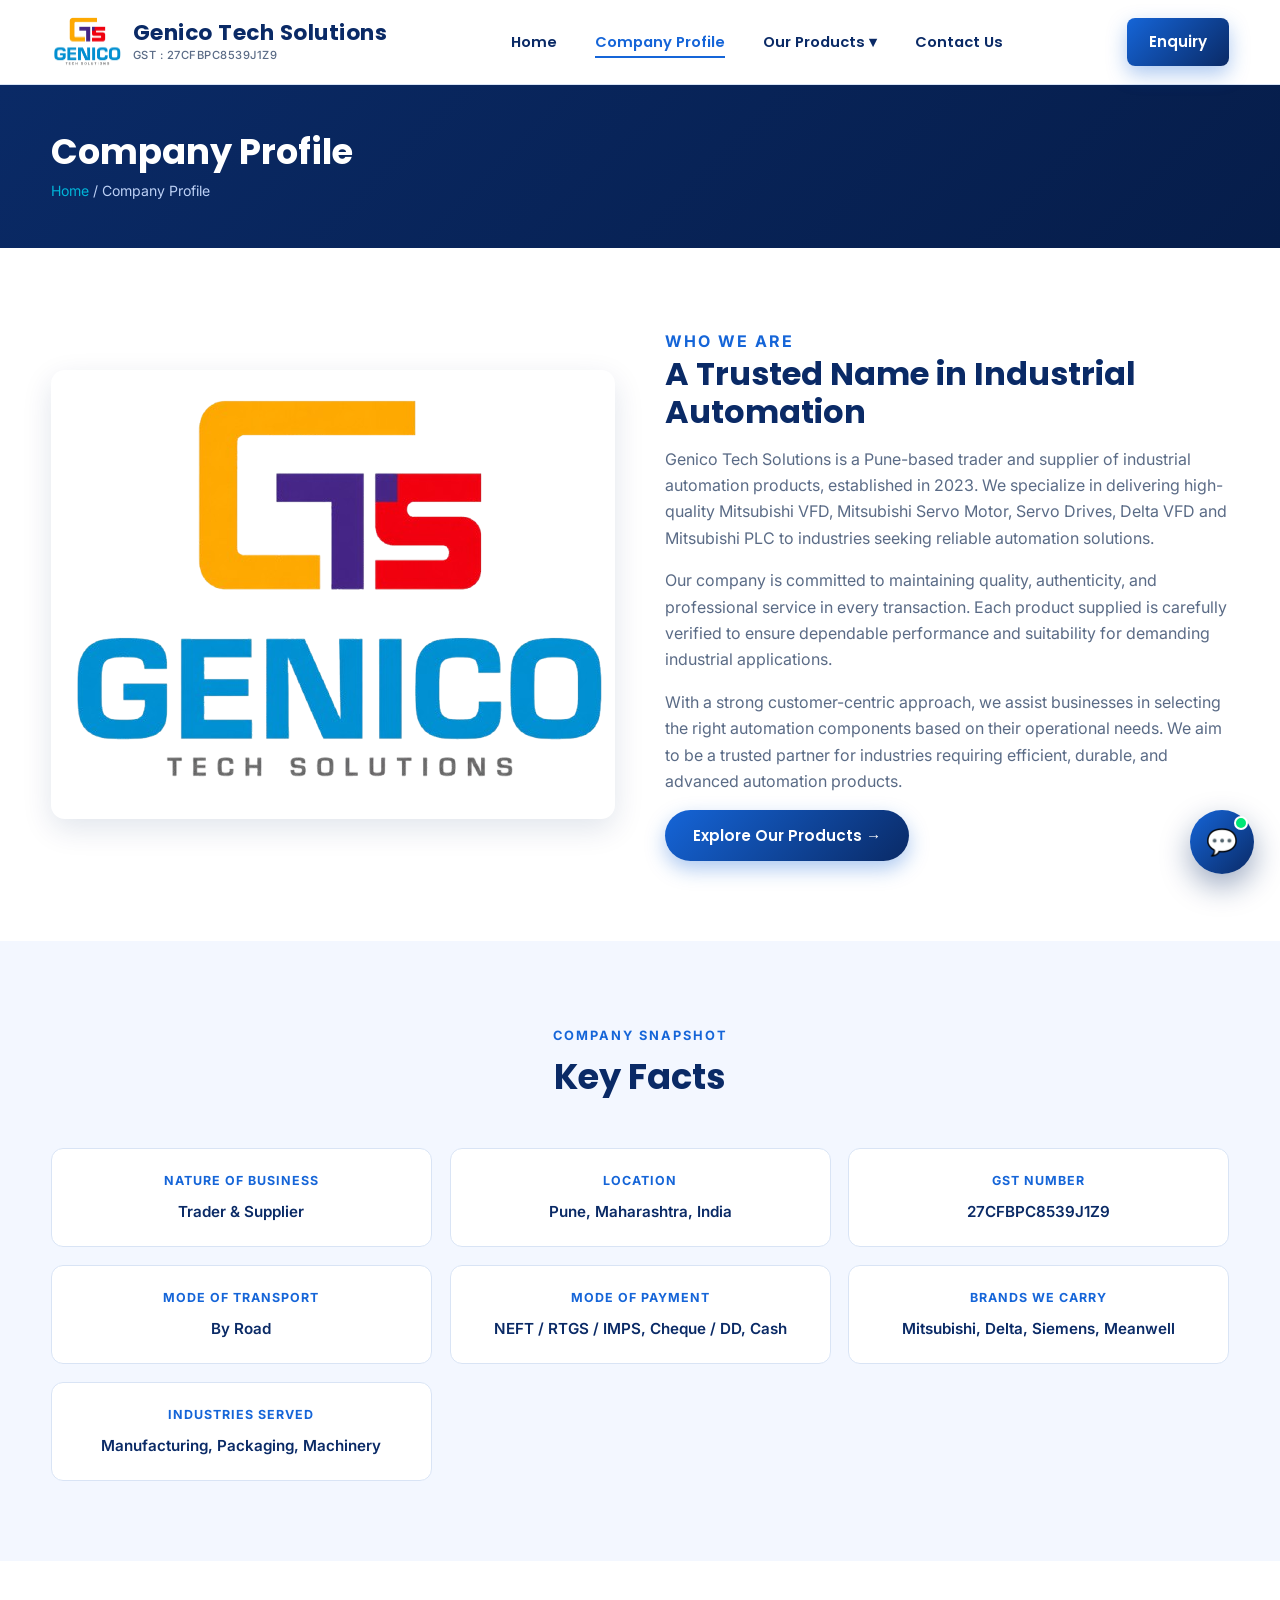
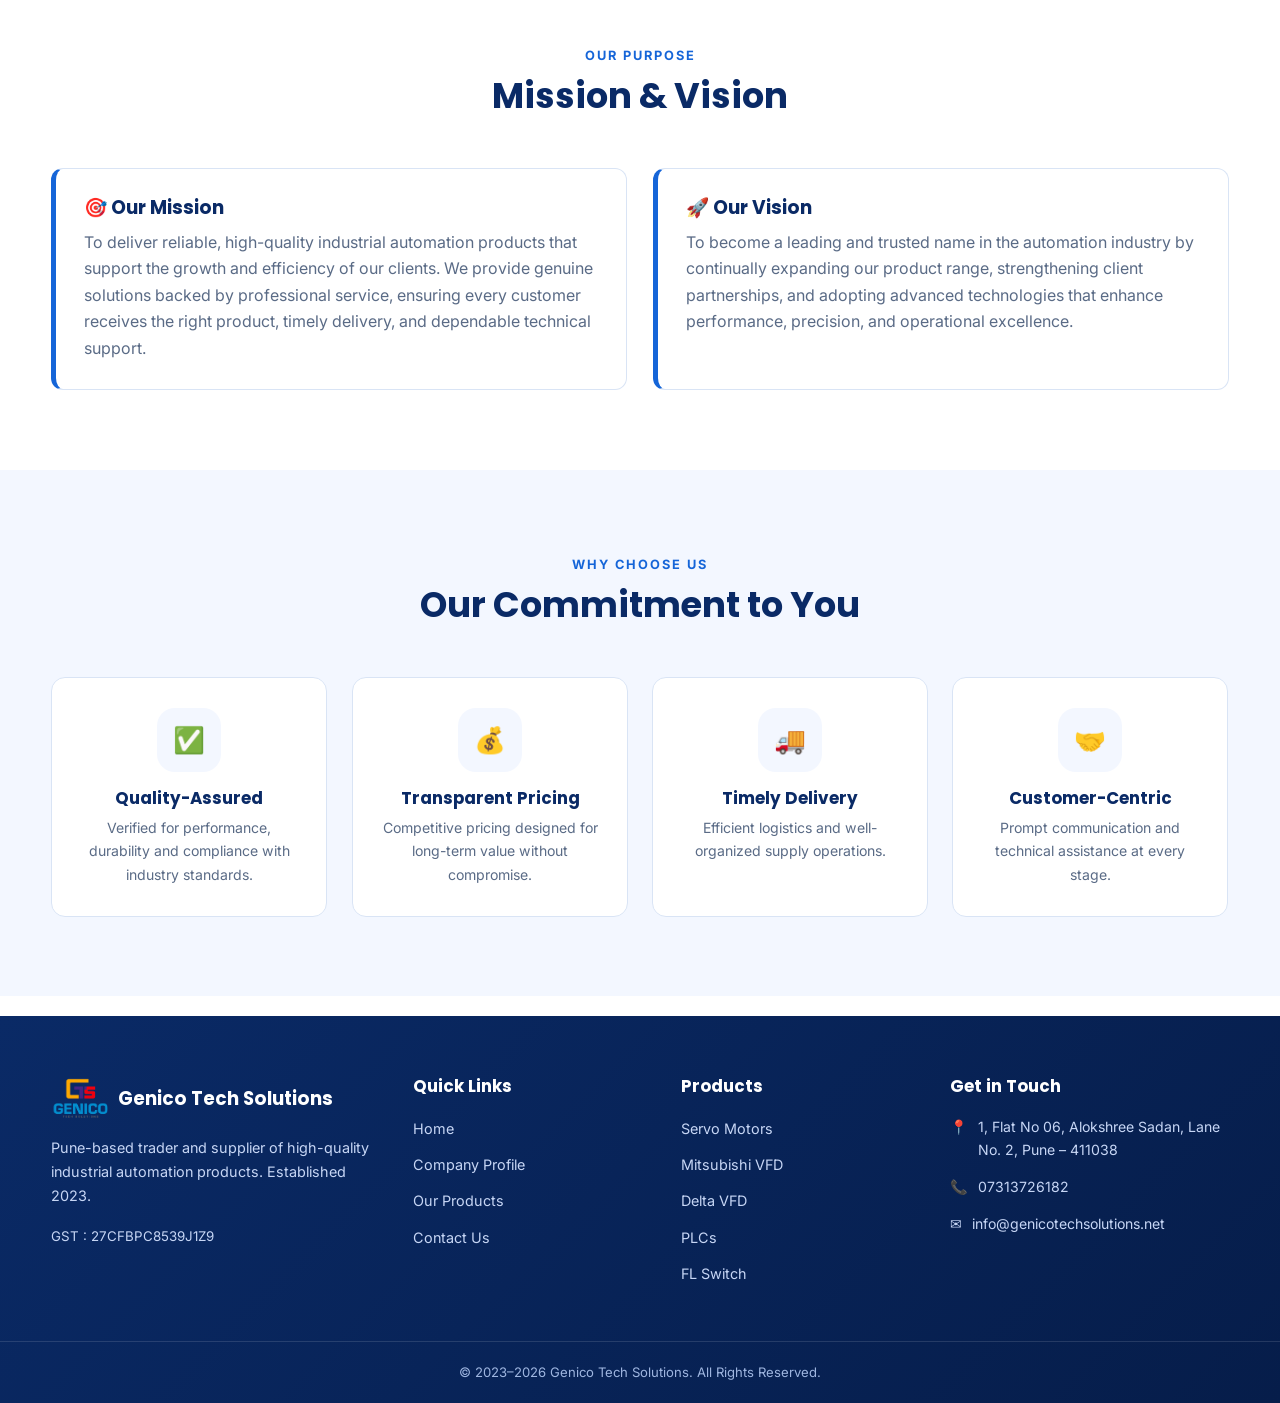
==== commit 7f214310: "Enhance SEO and social media metadata in about.html Added meta tags for SEO and social media sharing" ====
--- a/about.html
+++ b/about.html
@@ -8,6 +8,25 @@
       name="description"
       content="Learn about Genico Tech Solutions — a Pune-based trader and supplier of industrial automation products, established in 2023."
     />
+    <meta name="author" content="Genico Tech Solutions" />
+    <meta name="robots" content="index, follow" />
+    <meta name="theme-color" content="#0a2a66" />
+    <link rel="canonical" href="https://www.genicotechsolutions.net/about.html" />
+    <meta property="og:type" content="website" />
+    <meta property="og:title" content="Company Profile - Genico Tech Solutions" />
+    <meta property="og:description" content="Learn about Genico Tech Solutions, a Pune-based trader and supplier of industrial automation products." />
+    <meta property="og:url" content="https://www.genicotechsolutions.net/about.html" />
+    <meta property="og:image" content="https://www.genicotechsolutions.net/assets/logo.png" />
+    <meta property="og:site_name" content="Genico Tech Solutions" />
+    <meta name="twitter:card" content="summary_large_image" />
+    <meta name="twitter:title" content="Company Profile - Genico Tech Solutions" />
+    <meta name="twitter:description" content="Learn about Genico Tech Solutions, a Pune-based trader and supplier of industrial automation products." />
+    <meta name="twitter:image" content="https://www.genicotechsolutions.net/assets/logo.png" />
+    <link rel="icon" type="image/png" href="/favicon-96x96.png" sizes="96x96" />
+    <link rel="icon" type="image/svg+xml" href="/favicon.svg" />
+    <link rel="shortcut icon" href="/favicon.ico" />
+    <link rel="apple-touch-icon" sizes="180x180" href="/apple-touch-icon.png" />
+    <link rel="manifest" href="/site.webmanifest" />
     <link rel="preconnect" href="https://fonts.googleapis.com" />
     <link rel="preconnect" href="https://fonts.gstatic.com" crossorigin />
     <link
@@ -17,6 +36,20 @@
     <link rel="stylesheet" href="css/style.css" />
     <link rel="stylesheet" href="css/animations.css" />
     <link rel="stylesheet" href="css/chatbot.css" />
+    <script type="application/ld+json">
+      {
+        "@context": "https://schema.org",
+        "@type": "AboutPage",
+        "name": "Company Profile - Genico Tech Solutions",
+        "url": "https://www.genicotechsolutions.net/about.html",
+        "description": "Learn about Genico Tech Solutions, a Pune-based trader and supplier of industrial automation products.",
+        "isPartOf": {
+          "@type": "WebSite",
+          "name": "Genico Tech Solutions",
+          "url": "https://www.genicotechsolutions.net/"
+        }
+      }
+    </script>
   </head>
   <body>
     <header class="header">
@@ -129,13 +162,7 @@
             <strong>Location</strong><span>Pune, Maharashtra, India</span>
           </div>
           <div class="fact reveal">
-            <strong>Year Established</strong><span>2023</span>
-          </div>
-          <div class="fact reveal">
             <strong>GST Number</strong><span>27CFBPC8539J1Z9</span>
-          </div>
-          <div class="fact reveal">
-            <strong>Number of Employees</strong><span>03</span>
           </div>
           <div class="fact reveal">
             <strong>Mode of Transport</strong><span>By Road</span>
--- a/css/style.css
+++ b/css/style.css
@@ -6,13 +6,13 @@
 
 /* ---------- Theme variables ---------- */
 :root {
-  --blue: #1565d8;          /* primary blue */
+  --blue: #1565d8; /* primary blue */
   --blue-light: #2f80ed;
-  --blue-dark: #0a2a66;     /* dark blue */
+  --blue-dark: #0a2a66; /* dark blue */
   --blue-darker: #061d4a;
-  --accent: #00b4d8;        /* cyan accent for highlights */
+  --accent: #00b4d8; /* cyan accent for highlights */
   --white: #ffffff;
-  --bg-soft: #f3f7ff;       /* very light blue tint */
+  --bg-soft: #f3f7ff; /* very light blue tint */
   --bg-soft2: #eaf1ff;
   --text: #14213d;
   --text-soft: #5a6b86;
@@ -23,12 +23,22 @@
   --header-h: 130px;
   --maxw: 1200px;
   --grad: linear-gradient(135deg, var(--blue) 0%, var(--blue-dark) 100%);
-  --grad-dark: linear-gradient(135deg, var(--blue-dark) 0%, var(--blue-darker) 100%);
+  --grad-dark: linear-gradient(
+    135deg,
+    var(--blue-dark) 0%,
+    var(--blue-darker) 100%
+  );
 }
 
 /* ---------- Reset ---------- */
-* { margin: 0; padding: 0; box-sizing: border-box; }
-html { scroll-behavior: smooth; }
+* {
+  margin: 0;
+  padding: 0;
+  box-sizing: border-box;
+}
+html {
+  scroll-behavior: smooth;
+}
 body {
   font-family: "Inter", "Segoe UI", Arial, sans-serif;
   color: var(--text);
@@ -36,16 +46,32 @@
   line-height: 1.65;
   overflow-x: hidden;
 }
-h1, h2, h3, h4, .brand-name {
+h1,
+h2,
+h3,
+h4,
+.brand-name {
   font-family: "Poppins", "Segoe UI", sans-serif;
   font-weight: 700;
   color: var(--blue-dark);
   line-height: 1.2;
 }
-a { text-decoration: none; color: inherit; }
-img { max-width: 100%; display: block; }
-ul { list-style: none; }
-.container { width: 92%; max-width: var(--maxw); margin: 0 auto; }
+a {
+  text-decoration: none;
+  color: inherit;
+}
+img {
+  max-width: 100%;
+  display: block;
+}
+ul {
+  list-style: none;
+}
+.container {
+  width: 92%;
+  max-width: var(--maxw);
+  margin: 0 auto;
+}
 
 /* ---------- Buttons ---------- */
 .btn {
@@ -59,32 +85,91 @@
   font-family: "Poppins", sans-serif;
   font-size: 0.95rem;
   cursor: pointer;
-  transition: transform 0.25s ease, box-shadow 0.25s ease, background 0.25s;
-}
-.btn-primary { background: var(--grad); color: #fff; box-shadow: 0 8px 20px rgba(21, 101, 216, 0.35); }
-.btn-primary:hover { transform: translateY(-3px); box-shadow: 0 14px 28px rgba(21, 101, 216, 0.45); }
-.btn-ghost { background: rgba(255,255,255,0.15); color: #fff; border: 2px solid rgba(255,255,255,0.65); }
-.btn-ghost:hover { background: #fff; color: var(--blue-dark); transform: translateY(-3px); }
-.btn-outline { background: transparent; color: var(--blue-dark); border: 2px solid var(--blue); }
-.btn-outline:hover { background: var(--blue); color: #fff; transform: translateY(-3px); }
+  transition:
+    transform 0.25s ease,
+    box-shadow 0.25s ease,
+    background 0.25s;
+}
+.btn-primary {
+  background: var(--grad);
+  color: #fff;
+  box-shadow: 0 8px 20px rgba(21, 101, 216, 0.35);
+}
+.btn-primary:hover {
+  transform: translateY(-3px);
+  box-shadow: 0 14px 28px rgba(21, 101, 216, 0.45);
+}
+.btn-ghost {
+  background: rgba(255, 255, 255, 0.15);
+  color: #fff;
+  border: 2px solid rgba(255, 255, 255, 0.65);
+}
+.btn-ghost:hover {
+  background: #fff;
+  color: var(--blue-dark);
+  transform: translateY(-3px);
+}
+.btn-outline {
+  background: transparent;
+  color: var(--blue-dark);
+  border: 2px solid var(--blue);
+}
+.btn-outline:hover {
+  background: var(--blue);
+  color: #fff;
+  transform: translateY(-3px);
+}
 
 /* ---------- Header ---------- */
 .header {
-  position: sticky; top: 0; z-index: 900;
-  background: rgba(255,255,255,0.92);
+  position: sticky;
+  top: 0;
+  z-index: 900;
+  background: rgba(255, 255, 255, 0.92);
   backdrop-filter: blur(10px);
   border-bottom: 1px solid var(--border);
-  transition: box-shadow 0.3s, padding 0.3s;
-}
-.header.scrolled { box-shadow: var(--shadow); }
-.header-inner { display: flex; align-items: center; justify-content: space-between; padding: 14px 0; gap: 20px; }
-.logo { display: flex; align-items: center; gap: 12px; }
-.logo img { height: 56px; width: auto; border-radius: 8px; object-fit: contain; }
-.logo .brand-name { font-size: 1.35rem; letter-spacing: 0.5px; }
-.logo .brand-gst { font-size: 0.7rem; color: var(--text-soft); font-weight: 500; letter-spacing: 0.5px; }
+  transition:
+    box-shadow 0.3s,
+    padding 0.3s;
+}
+.header.scrolled {
+  box-shadow: var(--shadow);
+}
+.header-inner {
+  display: flex;
+  align-items: center;
+  justify-content: space-between;
+  padding: 14px 0;
+  gap: 20px;
+}
+.logo {
+  display: flex;
+  align-items: center;
+  gap: 12px;
+}
+.logo img {
+  height: 56px;
+  width: auto;
+  border-radius: 8px;
+  object-fit: contain;
+}
+.logo .brand-name {
+  font-size: 1.35rem;
+  letter-spacing: 0.5px;
+}
+.logo .brand-gst {
+  font-size: 0.7rem;
+  color: var(--text-soft);
+  font-weight: 500;
+  letter-spacing: 0.5px;
+}
 
 /* ---------- Navigation ---------- */
-.nav { display: flex; align-items: center; gap: 6px; }
+.nav {
+  display: flex;
+  align-items: center;
+  gap: 6px;
+}
 .nav > li > a {
   display: block;
   padding: 10px 16px;
@@ -97,27 +182,67 @@
   transition: color 0.2s;
 }
 .nav > li > a::after {
-  content: ""; position: absolute; left: 16px; right: 16px; bottom: 6px;
-  height: 2px; background: var(--blue); transform: scaleX(0); transform-origin: left;
+  content: "";
+  position: absolute;
+  left: 16px;
+  right: 16px;
+  bottom: 6px;
+  height: 2px;
+  background: var(--blue);
+  transform: scaleX(0);
+  transform-origin: left;
   transition: transform 0.3s ease;
 }
-.nav > li > a:hover, .nav > li > a.active { color: var(--blue); }
-.nav > li > a:hover::after, .nav > li > a.active::after { transform: scaleX(1); }
+.nav > li > a:hover,
+.nav > li > a.active {
+  color: var(--blue);
+}
+.nav > li > a:hover::after,
+.nav > li > a.active::after {
+  transform: scaleX(1);
+}
 
 /* dropdown */
-.has-drop { position: relative; }
+.has-drop {
+  position: relative;
+}
 .dropdown {
-  position: absolute; top: 100%; left: 0; min-width: 250px;
-  background: #fff; border: 1px solid var(--border); border-radius: 12px;
-  box-shadow: var(--shadow-lg); padding: 8px; opacity: 0; visibility: hidden;
-  transform: translateY(12px); transition: all 0.25s ease; z-index: 950;
-}
-.has-drop:hover .dropdown { opacity: 1; visibility: visible; transform: translateY(6px); }
+  position: absolute;
+  top: 100%;
+  left: 0;
+  min-width: 250px;
+  background: #fff;
+  border: 1px solid var(--border);
+  border-radius: 12px;
+  box-shadow: var(--shadow-lg);
+  padding: 8px;
+  opacity: 0;
+  visibility: hidden;
+  transform: translateY(12px);
+  transition: all 0.25s ease;
+  z-index: 950;
+}
+.has-drop:hover .dropdown {
+  opacity: 1;
+  visibility: visible;
+  transform: translateY(6px);
+}
 .dropdown a {
-  display: block; padding: 9px 14px; border-radius: 8px; font-size: 0.88rem;
-  color: var(--text); transition: background 0.2s, color 0.2s, padding-left 0.2s;
-}
-.dropdown a:hover { background: var(--bg-soft); color: var(--blue); padding-left: 20px; }
+  display: block;
+  padding: 9px 14px;
+  border-radius: 8px;
+  font-size: 0.88rem;
+  color: var(--text);
+  transition:
+    background 0.2s,
+    color 0.2s,
+    padding-left 0.2s;
+}
+.dropdown a:hover {
+  background: var(--bg-soft);
+  color: var(--blue);
+  padding-left: 20px;
+}
 
 .header-enquiry {
   padding: 11px 22px;
@@ -126,251 +251,894 @@
 }
 
 /* hamburger */
-.hamburger { display: none; flex-direction: column; gap: 5px; background: none; border: none; cursor: pointer; padding: 8px; }
-.hamburger span { width: 26px; height: 3px; background: var(--blue-dark); border-radius: 3px; transition: 0.3s; }
+.hamburger {
+  display: none;
+  flex-direction: column;
+  gap: 5px;
+  background: none;
+  border: none;
+  cursor: pointer;
+  padding: 8px;
+}
+.hamburger span {
+  width: 26px;
+  height: 3px;
+  background: var(--blue-dark);
+  border-radius: 3px;
+  transition: 0.3s;
+}
 
 /* ---------- Hero ---------- */
 .hero {
-  position: relative; min-height: 88vh; display: flex; align-items: center;
-  background: var(--grad-dark); color: #fff; overflow: hidden;
+  position: relative;
+  min-height: 88vh;
+  display: flex;
+  align-items: center;
+  background: var(--grad-dark);
+  color: #fff;
+  overflow: hidden;
 }
 .hero::before {
-  content: ""; position: absolute; inset: 0;
+  content: "";
+  position: absolute;
+  inset: 0;
   background:
-    radial-gradient(circle at 80% 20%, rgba(0,180,216,0.25), transparent 45%),
-    radial-gradient(circle at 15% 80%, rgba(47,128,237,0.3), transparent 45%);
-}
-.hero .container { position: relative; z-index: 2; display: grid; grid-template-columns: 1.1fr 0.9fr; gap: 40px; align-items: center; }
+    radial-gradient(
+      circle at 80% 20%,
+      rgba(0, 180, 216, 0.25),
+      transparent 45%
+    ),
+    radial-gradient(circle at 15% 80%, rgba(47, 128, 237, 0.3), transparent 45%);
+}
+.hero .container {
+  position: relative;
+  z-index: 2;
+  display: grid;
+  grid-template-columns: 1.1fr 0.9fr;
+  gap: 40px;
+  align-items: center;
+}
 .hero-text .eyebrow {
-  display: inline-block; background: rgba(255,255,255,0.12); border: 1px solid rgba(255,255,255,0.25);
-  padding: 6px 16px; border-radius: 30px; font-size: 0.8rem; letter-spacing: 1px; margin-bottom: 18px;
-}
-.hero-text h1 { color: #fff; font-size: 3rem; margin-bottom: 18px; }
-.hero-text h1 .accent { color: var(--accent); }
-.hero-text p { color: #d7e3fb; font-size: 1.08rem; max-width: 540px; margin-bottom: 28px; }
-.hero-actions { display: flex; gap: 14px; flex-wrap: wrap; }
-.hero-visual { position: relative; display: grid; place-items: center; }
+  display: inline-block;
+  background: rgba(255, 255, 255, 0.12);
+  border: 1px solid rgba(255, 255, 255, 0.25);
+  padding: 6px 16px;
+  border-radius: 30px;
+  font-size: 0.8rem;
+  letter-spacing: 1px;
+  margin-bottom: 18px;
+}
+.hero-text h1 {
+  color: #fff;
+  font-size: 3rem;
+  margin-bottom: 18px;
+}
+.hero-text h1 .accent {
+  color: var(--accent);
+}
+.hero-text p {
+  color: #d7e3fb;
+  font-size: 1.08rem;
+  max-width: 540px;
+  margin-bottom: 28px;
+}
+.hero-actions {
+  display: flex;
+  gap: 14px;
+  flex-wrap: wrap;
+}
+.hero-visual {
+  position: relative;
+  display: grid;
+  place-items: center;
+}
 .hero-visual .blob {
-  width: 420px; height: 420px; max-width: 100%; border-radius: 50% 50% 48% 52% / 55% 48% 52% 45%;
-  background: linear-gradient(135deg, var(--blue) 0%, var(--accent) 100%);
-  display: grid; place-items: center; box-shadow: 0 30px 70px rgba(0,0,0,0.35);
+  width: 420px;
+  height: 420px;
+  max-width: 100%;
+  border-radius: 50%;
+  background: linear-gradient(135deg, var(--darkble) 0%, var(--accent) 100%);
+  display: grid;
+  place-items: center;
+  box-shadow: 0 30px 70px rgba(0, 0, 0, 0.35);
 }
 .hero-visual .blob img {
   width: 72%;
-  border-radius: 16px;
-  box-shadow: 0 18px 34px rgba(0,0,0,0.28);
-  filter: drop-shadow(0 16px 24px rgba(0,0,0,0.26));
-}
-
-.hero-stats { display: flex; gap: 26px; margin-top: 34px; flex-wrap: wrap; }
-.hero-stats .stat strong { display: block; font-size: 1.7rem; color: var(--accent); font-family: "Poppins"; }
-.hero-stats .stat span { font-size: 0.82rem; color: #c4d4f3; }
+  filter: drop-shadow(0 16px 24px rgba(0, 0, 0, 0.26));
+}
+
+.hero-stats {
+  display: flex;
+  gap: 26px;
+  margin-top: 34px;
+  flex-wrap: wrap;
+}
+.hero-stats .stat strong {
+  display: block;
+  font-size: 1.7rem;
+  color: var(--accent);
+  font-family: "Poppins";
+}
+.hero-stats .stat span {
+  font-size: 0.82rem;
+  color: #c4d4f3;
+}
 
 /* ---------- Section basics ---------- */
-.section { padding: 80px 0; }
-.section.alt { background: var(--bg-soft); }
-.section-head { text-align: center; max-width: 720px; margin: 0 auto 50px; }
-.section-head .kicker { color: var(--blue); font-weight: 700; letter-spacing: 2px; font-size: 0.8rem; text-transform: uppercase; }
-.section-head h2 { font-size: 2.2rem; margin: 8px 0 12px; }
-.section-head p { color: var(--text-soft); }
+.section {
+  padding: 80px 0;
+}
+.section.alt {
+  background: var(--bg-soft);
+}
+.section-head {
+  text-align: center;
+  max-width: 720px;
+  margin: 0 auto 50px;
+}
+.section-head .kicker {
+  color: var(--blue);
+  font-weight: 700;
+  letter-spacing: 2px;
+  font-size: 0.8rem;
+  text-transform: uppercase;
+}
+.section-head h2 {
+  font-size: 2.2rem;
+  margin: 8px 0 12px;
+}
+.section-head p {
+  color: var(--text-soft);
+}
 
 /* ---------- Category chips ---------- */
-.filters { display: flex; flex-wrap: wrap; gap: 10px; justify-content: center; margin-bottom: 40px; }
+.filters {
+  display: flex;
+  flex-wrap: wrap;
+  gap: 10px;
+  justify-content: center;
+  margin-bottom: 40px;
+}
 .chip {
-  padding: 9px 18px; border-radius: 30px; border: 1px solid var(--border); background: #fff;
-  color: var(--blue-dark); font-weight: 600; font-size: 0.85rem; cursor: pointer; transition: all 0.25s;
-}
-.chip:hover { border-color: var(--blue); color: var(--blue); transform: translateY(-2px); }
-.chip.active { background: var(--grad); color: #fff; border-color: transparent; box-shadow: 0 8px 18px rgba(21,101,216,0.3); }
+  padding: 9px 18px;
+  border-radius: 30px;
+  border: 1px solid var(--border);
+  background: #fff;
+  color: var(--blue-dark);
+  font-weight: 600;
+  font-size: 0.85rem;
+  cursor: pointer;
+  transition: all 0.25s;
+}
+.chip:hover {
+  border-color: var(--blue);
+  color: var(--blue);
+  transform: translateY(-2px);
+}
+.chip.active {
+  background: var(--grad);
+  color: #fff;
+  border-color: transparent;
+  box-shadow: 0 8px 18px rgba(21, 101, 216, 0.3);
+}
 
 /* ---------- Product grid ---------- */
-.product-grid { display: grid; grid-template-columns: repeat(4, 1fr); gap: 26px; }
+.product-grid {
+  display: grid;
+  grid-template-columns: repeat(4, 1fr);
+  gap: 26px;
+}
 .product-card {
-  background: #fff; border: 1px solid var(--border); border-radius: var(--radius);
-  overflow: hidden; cursor: pointer; position: relative;
-  transition: transform 0.35s ease, box-shadow 0.35s ease, border-color 0.35s;
-  display: flex; flex-direction: column;
-}
-.product-card:hover { transform: translateY(-10px); box-shadow: var(--shadow-lg); border-color: var(--blue); }
-.product-card .pc-imgwrap { position: relative; background: #fff; overflow: hidden; isolation: isolate; }
-.product-card .pc-imgwrap img { width: 100%; height: 230px; object-fit: cover; padding: 0; transition: transform 0.5s ease; }
-.product-card:hover .pc-imgwrap img { transform: scale(1.08); }
+  background: #fff;
+  border: 1px solid var(--border);
+  border-radius: var(--radius);
+  overflow: hidden;
+  cursor: pointer;
+  position: relative;
+  transition:
+    transform 0.35s ease,
+    box-shadow 0.35s ease,
+    border-color 0.35s;
+  display: flex;
+  flex-direction: column;
+}
+.product-card:hover {
+  transform: translateY(-10px);
+  box-shadow: var(--shadow-lg);
+  border-color: var(--blue);
+}
+.product-card .pc-imgwrap {
+  position: relative;
+  background: #fff;
+  overflow: hidden;
+  isolation: isolate;
+}
+.product-card .pc-imgwrap img {
+  width: 100%;
+  height: 230px;
+  object-fit: cover;
+  padding: 0;
+  transition: transform 0.5s ease;
+}
+.product-card:hover .pc-imgwrap img {
+  transform: scale(1.08);
+}
 .product-card .pc-badge {
-  position: absolute; top: 12px; left: 12px; background: var(--grad); color: #fff;
-  font-size: 0.68rem; font-weight: 600; padding: 4px 12px; border-radius: 20px; letter-spacing: 0.5px;
-}
-.product-card .pc-body { padding: 18px 18px 22px; flex: 1; display: flex; flex-direction: column; }
-.product-card .pc-cat { color: var(--blue); font-size: 0.72rem; font-weight: 700; letter-spacing: 1px; text-transform: uppercase; }
-.product-card h3 { font-size: 1.02rem; margin: 6px 0 8px; color: var(--blue-dark); }
-.product-card p { color: var(--text-soft); font-size: 0.85rem; flex: 1; }
-.product-card .pc-foot { margin-top: 14px; display: flex; align-items: center; justify-content: space-between; }
-.product-card .pc-link { color: var(--blue); font-weight: 600; font-size: 0.85rem; display: inline-flex; align-items: center; gap: 6px; }
-.product-card .pc-link .arrow { transition: transform 0.3s; }
-.product-card:hover .pc-link .arrow { transform: translateX(5px); }
+  position: absolute;
+  top: 12px;
+  left: 12px;
+  background: var(--grad);
+  color: #fff;
+  font-size: 0.68rem;
+  font-weight: 600;
+  padding: 4px 12px;
+  border-radius: 20px;
+  letter-spacing: 0.5px;
+}
+.product-card .pc-body {
+  padding: 18px 18px 22px;
+  flex: 1;
+  display: flex;
+  flex-direction: column;
+}
+.product-card .pc-cat {
+  color: var(--blue);
+  font-size: 0.72rem;
+  font-weight: 700;
+  letter-spacing: 1px;
+  text-transform: uppercase;
+}
+.product-card h3 {
+  font-size: 1.02rem;
+  margin: 6px 0 8px;
+  color: var(--blue-dark);
+}
+.product-card p {
+  color: var(--text-soft);
+  font-size: 0.85rem;
+  flex: 1;
+}
+.product-card .pc-foot {
+  margin-top: 14px;
+  display: flex;
+  align-items: center;
+  justify-content: space-between;
+}
+.product-card .pc-link {
+  color: var(--blue);
+  font-weight: 600;
+  font-size: 0.85rem;
+  display: inline-flex;
+  align-items: center;
+  gap: 6px;
+}
+.product-card .pc-link .arrow {
+  transition: transform 0.3s;
+}
+.product-card:hover .pc-link .arrow {
+  transform: translateX(5px);
+}
 .product-card .pc-overlay {
-  position: absolute; inset: 0; background: linear-gradient(180deg, rgba(21,101,216,0.12), rgba(10,42,102,0.86));
-  opacity: 0; display: grid; align-items: end; justify-items: center; padding-bottom: 80px;
-  transition: opacity 0.3s; color: #fff; font-weight: 600;
-}
-.product-card:hover .pc-overlay { opacity: 1; }
-.product-card .pc-overlay .view-pill { background: #fff; color: var(--blue-dark); padding: 10px 20px; border-radius: 30px; font-size: 0.85rem; }
+  position: absolute;
+  inset: 0;
+  background: linear-gradient(
+    180deg,
+    rgba(21, 101, 216, 0.12),
+    rgba(10, 42, 102, 0.86)
+  );
+  opacity: 0;
+  display: grid;
+  align-items: end;
+  justify-items: center;
+  padding-bottom: 80px;
+  transition: opacity 0.3s;
+  color: #fff;
+  font-weight: 600;
+}
+.product-card:hover .pc-overlay {
+  opacity: 1;
+}
+.product-card .pc-overlay .view-pill {
+  background: #fff;
+  color: var(--blue-dark);
+  padding: 10px 20px;
+  border-radius: 30px;
+  font-size: 0.85rem;
+}
 
 /* ---------- Why us ---------- */
-.why-grid { display: grid; grid-template-columns: repeat(4, 1fr); gap: 24px; }
+.why-grid {
+  display: grid;
+  grid-template-columns: repeat(4, 1fr);
+  gap: 24px;
+}
 .why-card {
-  background: #fff; border: 1px solid var(--border); border-radius: var(--radius); padding: 30px 24px;
-  text-align: center; transition: transform 0.3s, box-shadow 0.3s;
-}
-.why-card:hover { transform: translateY(-8px); box-shadow: var(--shadow); }
+  background: #fff;
+  border: 1px solid var(--border);
+  border-radius: var(--radius);
+  padding: 30px 24px;
+  text-align: center;
+  transition:
+    transform 0.3s,
+    box-shadow 0.3s;
+}
+.why-card:hover {
+  transform: translateY(-8px);
+  box-shadow: var(--shadow);
+}
 .why-card .why-ic {
-  width: 64px; height: 64px; margin: 0 auto 16px; border-radius: 18px; background: var(--bg-soft);
-  display: grid; place-items: center; font-size: 1.6rem; color: var(--blue); transition: 0.3s;
-}
-.why-card:hover .why-ic { background: var(--grad); color: #fff; transform: rotate(-8deg) scale(1.05); }
-.why-card h3 { font-size: 1.05rem; margin-bottom: 8px; }
-.why-card p { color: var(--text-soft); font-size: 0.88rem; }
+  width: 64px;
+  height: 64px;
+  margin: 0 auto 16px;
+  border-radius: 18px;
+  background: var(--bg-soft);
+  display: grid;
+  place-items: center;
+  font-size: 1.6rem;
+  color: var(--blue);
+  transition: 0.3s;
+}
+.why-card:hover .why-ic {
+  background: var(--grad);
+  color: #fff;
+  transform: rotate(-8deg) scale(1.05);
+}
+.why-card h3 {
+  font-size: 1.05rem;
+  margin-bottom: 8px;
+}
+.why-card p {
+  color: var(--text-soft);
+  font-size: 0.88rem;
+}
 
 /* ---------- Category showcase strip ---------- */
-.cat-strip { display: grid; grid-template-columns: repeat(6, 1fr); gap: 16px; }
+.cat-strip {
+  display: grid;
+  grid-template-columns: repeat(6, 1fr);
+  gap: 16px;
+}
 .cat-tile {
-  background: #fff; border: 1px solid var(--border); border-radius: 12px; padding: 22px 12px; text-align: center;
-  transition: 0.3s; cursor: pointer;
-}
-.cat-tile:hover { background: var(--grad); color: #fff; transform: translateY(-6px); box-shadow: var(--shadow); }
-.cat-tile .ct-ic { font-size: 1.8rem; margin-bottom: 8px; }
-.cat-tile span { font-size: 0.8rem; font-weight: 600; }
+  background: #fff;
+  border: 1px solid var(--border);
+  border-radius: 12px;
+  padding: 22px 12px;
+  text-align: center;
+  transition: 0.3s;
+  cursor: pointer;
+}
+.cat-tile:hover {
+  background: var(--grad);
+  color: #fff;
+  transform: translateY(-6px);
+  box-shadow: var(--shadow);
+}
+.cat-tile .ct-ic {
+  font-size: 1.8rem;
+  margin-bottom: 8px;
+}
+.cat-tile span {
+  font-size: 0.8rem;
+  font-weight: 600;
+}
 
 /* ---------- CTA band ---------- */
-.cta-band { background: var(--grad-dark); color: #fff; border-radius: 22px; padding: 50px; text-align: center; position: relative; overflow: hidden; }
-.cta-band::after { content: ""; position: absolute; inset: 0; background: radial-gradient(circle at 80% 30%, rgba(0,180,216,0.3), transparent 50%); }
-.cta-band > * { position: relative; z-index: 2; }
-.cta-band h2 { color: #fff; font-size: 2rem; margin-bottom: 10px; }
-.cta-band p { color: #d4e1fb; margin-bottom: 24px; }
+.cta-band {
+  background: var(--grad-dark);
+  color: #fff;
+  border-radius: 22px;
+  padding: 50px;
+  text-align: center;
+  position: relative;
+  overflow: hidden;
+}
+.cta-band::after {
+  content: "";
+  position: absolute;
+  inset: 0;
+  background: radial-gradient(
+    circle at 80% 30%,
+    rgba(0, 180, 216, 0.3),
+    transparent 50%
+  );
+}
+.cta-band > * {
+  position: relative;
+  z-index: 2;
+}
+.cta-band h2 {
+  color: #fff;
+  font-size: 2rem;
+  margin-bottom: 10px;
+}
+.cta-band p {
+  color: #d4e1fb;
+  margin-bottom: 24px;
+}
 
 /* ---------- Breadcrumb ---------- */
-.breadcrumb { background: var(--grad-dark); color: #fff; padding: 46px 0; }
-.breadcrumb h1 { color: #fff; font-size: 2.2rem; }
-.breadcrumb .crumbs { color: #bcd0f5; font-size: 0.88rem; margin-top: 6px; }
-.breadcrumb .crumbs a { color: var(--accent); }
+.breadcrumb {
+  background: var(--grad-dark);
+  color: #fff;
+  padding: 46px 0;
+}
+.breadcrumb h1 {
+  color: #fff;
+  font-size: 2.2rem;
+}
+.breadcrumb .crumbs {
+  color: #bcd0f5;
+  font-size: 0.88rem;
+  margin-top: 6px;
+}
+.breadcrumb .crumbs a {
+  color: var(--accent);
+}
 
 /* ---------- Product detail ---------- */
-.detail-wrap { display: grid; grid-template-columns: 1fr 1.1fr; gap: 50px; align-items: start; }
-.detail-img { background: var(--bg-soft); border-radius: var(--radius); padding: 30px; border: 1px solid var(--border); position: sticky; top: 150px; }
-.detail-img img { width: 100%; object-fit: contain; }
-.detail-info .d-cat { color: var(--blue); font-weight: 700; text-transform: uppercase; letter-spacing: 1px; font-size: 0.8rem; }
-.detail-info h1 { font-size: 2rem; margin: 8px 0 14px; }
-.detail-info .d-brand { display: inline-block; background: var(--bg-soft); color: var(--blue-dark); padding: 5px 14px; border-radius: 20px; font-size: 0.8rem; font-weight: 600; margin-bottom: 18px; }
-.detail-info .d-desc { color: var(--text-soft); margin-bottom: 26px; }
-.spec-table { width: 100%; border-collapse: collapse; border: 1px solid var(--border); border-radius: 12px; overflow: hidden; margin-bottom: 28px; }
-.spec-table th, .spec-table td { text-align: left; padding: 13px 18px; border-bottom: 1px solid var(--border); font-size: 0.9rem; }
-.spec-table th { background: var(--bg-soft); color: var(--blue-dark); width: 42%; font-weight: 600; }
-.spec-table tr:last-child th, .spec-table tr:last-child td { border-bottom: none; }
-.detail-actions { display: flex; gap: 12px; flex-wrap: wrap; }
+.detail-wrap {
+  display: grid;
+  grid-template-columns: 1fr 1.1fr;
+  gap: 50px;
+  align-items: start;
+}
+.detail-img {
+  background: var(--bg-soft);
+  border-radius: var(--radius);
+  padding: 30px;
+  border: 1px solid var(--border);
+  position: sticky;
+  top: 150px;
+}
+.detail-img img {
+  width: 100%;
+  object-fit: contain;
+}
+.detail-info .d-cat {
+  color: var(--blue);
+  font-weight: 700;
+  text-transform: uppercase;
+  letter-spacing: 1px;
+  font-size: 0.8rem;
+}
+.detail-info h1 {
+  font-size: 2rem;
+  margin: 8px 0 14px;
+}
+.detail-info .d-brand {
+  display: inline-block;
+  background: var(--bg-soft);
+  color: var(--blue-dark);
+  padding: 5px 14px;
+  border-radius: 20px;
+  font-size: 0.8rem;
+  font-weight: 600;
+  margin-bottom: 18px;
+}
+.detail-info .d-desc {
+  color: var(--text-soft);
+  margin-bottom: 26px;
+}
+.spec-table {
+  width: 100%;
+  border-collapse: collapse;
+  border: 1px solid var(--border);
+  border-radius: 12px;
+  overflow: hidden;
+  margin-bottom: 28px;
+}
+.spec-table th,
+.spec-table td {
+  text-align: left;
+  padding: 13px 18px;
+  border-bottom: 1px solid var(--border);
+  font-size: 0.9rem;
+}
+.spec-table th {
+  background: var(--bg-soft);
+  color: var(--blue-dark);
+  width: 42%;
+  font-weight: 600;
+}
+.spec-table tr:last-child th,
+.spec-table tr:last-child td {
+  border-bottom: none;
+}
+.detail-actions {
+  display: flex;
+  gap: 12px;
+  flex-wrap: wrap;
+}
 
 /* ---------- About page ---------- */
-.about-grid { display: grid; grid-template-columns: 1fr 1fr; gap: 50px; align-items: center; }
-.about-img { border-radius: var(--radius); overflow: hidden; box-shadow: var(--shadow); }
-.about-text h2 { font-size: 2rem; margin-bottom: 14px; }
-.about-text p { color: var(--text-soft); margin-bottom: 16px; }
-.facts-grid { display: grid; grid-template-columns: repeat(3, 1fr); gap: 18px; }
+.about-grid {
+  display: grid;
+  grid-template-columns: 1fr 1fr;
+  gap: 50px;
+  align-items: center;
+}
+.about-img {
+  border-radius: var(--radius);
+  overflow: hidden;
+  box-shadow: var(--shadow);
+}
+.about-text h2 {
+  font-size: 2rem;
+  margin-bottom: 14px;
+}
+.about-text p {
+  color: var(--text-soft);
+  margin-bottom: 16px;
+}
+.facts-grid {
+  display: grid;
+  grid-template-columns: repeat(3, 1fr);
+  gap: 18px;
+}
 .fact {
-  background: #fff; border: 1px solid var(--border); border-radius: 12px; padding: 22px; text-align: center;
+  background: #fff;
+  border: 1px solid var(--border);
+  border-radius: 12px;
+  padding: 22px;
+  text-align: center;
   transition: 0.3s;
 }
-.fact:hover { transform: translateY(-6px); box-shadow: var(--shadow); }
-.fact strong { display: block; color: var(--blue); font-size: 0.78rem; text-transform: uppercase; letter-spacing: 1px; margin-bottom: 6px; }
-.fact span { font-weight: 600; color: var(--blue-dark); font-size: 0.95rem; }
-.mv-grid { display: grid; grid-template-columns: 1fr 1fr; gap: 26px; }
-.mv-card { background: #fff; border: 1px solid var(--border); border-left: 5px solid var(--blue); border-radius: 12px; padding: 28px; }
-.mv-card h3 { margin-bottom: 10px; }
-.mv-card p { color: var(--text-soft); }
+.fact:hover {
+  transform: translateY(-6px);
+  box-shadow: var(--shadow);
+}
+.fact strong {
+  display: block;
+  color: var(--blue);
+  font-size: 0.78rem;
+  text-transform: uppercase;
+  letter-spacing: 1px;
+  margin-bottom: 6px;
+}
+.fact span {
+  font-weight: 600;
+  color: var(--blue-dark);
+  font-size: 0.95rem;
+}
+.mv-grid {
+  display: grid;
+  grid-template-columns: 1fr 1fr;
+  gap: 26px;
+}
+.mv-card {
+  background: #fff;
+  border: 1px solid var(--border);
+  border-left: 5px solid var(--blue);
+  border-radius: 12px;
+  padding: 28px;
+}
+.mv-card h3 {
+  margin-bottom: 10px;
+}
+.mv-card p {
+  color: var(--text-soft);
+}
 
 /* ---------- Contact page ---------- */
-.contact-grid { display: grid; grid-template-columns: 1fr 1.2fr; gap: 40px; align-items: start; }
-.contact-info { background: var(--grad-dark); color: #fff; border-radius: var(--radius); padding: 36px; }
-.contact-info h3 { color: #fff; margin-bottom: 20px; }
-.contact-info .ci-row { display: flex; gap: 14px; margin-bottom: 22px; align-items: flex-start; }
-.contact-info .ci-ic { width: 42px; height: 42px; border-radius: 12px; background: rgba(255,255,255,0.12); display: grid; place-items: center; flex-shrink: 0; }
-.contact-info .ci-row small { color: #bcd0f5; display: block; font-size: 0.75rem; }
-.contact-info .ci-row span { font-size: 0.95rem; }
-.contact-form { background: #fff; border: 1px solid var(--border); border-radius: var(--radius); padding: 36px; box-shadow: var(--shadow); }
-.form-row { display: grid; grid-template-columns: 1fr 1fr; gap: 16px; }
-.field { margin-bottom: 16px; }
-.field label { display: block; font-size: 0.82rem; font-weight: 600; color: var(--blue-dark); margin-bottom: 6px; }
-.field input, .field textarea, .field select {
-  width: 100%; padding: 12px 14px; border: 1px solid var(--border); border-radius: 10px;
-  font-family: inherit; font-size: 0.92rem; transition: border-color 0.2s, box-shadow 0.2s; background: #fbfdff;
-}
-.field input:focus, .field textarea:focus, .field select:focus {
-  outline: none; border-color: var(--blue); box-shadow: 0 0 0 4px rgba(21,101,216,0.12); background: #fff;
-}
-.field textarea { resize: vertical; min-height: 120px; }
-.form-note { font-size: 0.82rem; color: var(--text-soft); margin-top: 10px; }
+.contact-grid {
+  display: grid;
+  grid-template-columns: 1fr 1.2fr;
+  gap: 40px;
+  align-items: start;
+}
+.contact-info {
+  background: var(--grad-dark);
+  color: #fff;
+  border-radius: var(--radius);
+  padding: 36px;
+}
+.contact-info h3 {
+  color: #fff;
+  margin-bottom: 20px;
+}
+.contact-info .ci-row {
+  display: flex;
+  gap: 14px;
+  margin-bottom: 22px;
+  align-items: flex-start;
+}
+.contact-info .ci-ic {
+  width: 42px;
+  height: 42px;
+  border-radius: 12px;
+  background: rgba(255, 255, 255, 0.12);
+  display: grid;
+  place-items: center;
+  flex-shrink: 0;
+}
+.contact-info .ci-row small {
+  color: #bcd0f5;
+  display: block;
+  font-size: 0.75rem;
+}
+.contact-info .ci-row span {
+  font-size: 0.95rem;
+}
+.contact-form {
+  background: #fff;
+  border: 1px solid var(--border);
+  border-radius: var(--radius);
+  padding: 36px;
+  box-shadow: var(--shadow);
+}
+.form-row {
+  display: grid;
+  grid-template-columns: 1fr 1fr;
+  gap: 16px;
+}
+.field {
+  margin-bottom: 16px;
+}
+.field label {
+  display: block;
+  font-size: 0.82rem;
+  font-weight: 600;
+  color: var(--blue-dark);
+  margin-bottom: 6px;
+}
+.field input,
+.field textarea,
+.field select {
+  width: 100%;
+  padding: 12px 14px;
+  border: 1px solid var(--border);
+  border-radius: 10px;
+  font-family: inherit;
+  font-size: 0.92rem;
+  transition:
+    border-color 0.2s,
+    box-shadow 0.2s;
+  background: #fbfdff;
+}
+.field input:focus,
+.field textarea:focus,
+.field select:focus {
+  outline: none;
+  border-color: var(--blue);
+  box-shadow: 0 0 0 4px rgba(21, 101, 216, 0.12);
+  background: #fff;
+}
+.field textarea {
+  resize: vertical;
+  min-height: 120px;
+}
+.form-note {
+  font-size: 0.82rem;
+  color: var(--text-soft);
+  margin-top: 10px;
+}
 
 /* map */
-.map-wrap { border-radius: var(--radius); overflow: hidden; border: 1px solid var(--border); margin-top: 40px; }
-.map-wrap iframe { width: 100%; height: 340px; border: 0; display: block; }
+.map-wrap {
+  border-radius: var(--radius);
+  overflow: hidden;
+  border: 1px solid var(--border);
+  margin-top: 40px;
+}
+.map-wrap iframe {
+  width: 100%;
+  height: 340px;
+  border: 0;
+  display: block;
+}
 
 /* ---------- Footer ---------- */
-.footer { background: var(--grad-dark); color: #c7d6f5; padding: 60px 0 0; margin-top: 20px; }
-.footer-grid { display: grid; grid-template-columns: 1.4fr 1fr 1fr 1.2fr; gap: 36px; }
-.footer h4 { color: #fff; margin-bottom: 18px; font-size: 1.05rem; }
-.footer a { color: #c7d6f5; font-size: 0.9rem; transition: color 0.2s, padding-left 0.2s; display: inline-block; }
-.footer a:hover { color: var(--accent); padding-left: 5px; }
-.footer .f-links li { margin-bottom: 10px; }
-.footer .f-about p { font-size: 0.9rem; margin: 14px 0; }
-.footer .f-logo { display: flex; align-items: center; gap: 10px; margin-bottom: 6px; }
-.footer .f-logo img { height: 46px; width: auto; border-radius: 8px; object-fit: contain; }
-.footer .f-logo span { color: #fff; font-family: "Poppins"; font-weight: 700; font-size: 1.15rem; }
-.footer .f-contact .fc-row { display: flex; gap: 10px; margin-bottom: 14px; font-size: 0.88rem; }
-.footer-bottom { border-top: 1px solid rgba(255,255,255,0.12); margin-top: 44px; padding: 20px 0; text-align: center; font-size: 0.82rem; color: #9fb6e0; }
+.footer {
+  background: var(--grad-dark);
+  color: #c7d6f5;
+  padding: 60px 0 0;
+  margin-top: 20px;
+}
+.footer-grid {
+  display: grid;
+  grid-template-columns: 1.4fr 1fr 1fr 1.2fr;
+  gap: 36px;
+}
+.footer h4 {
+  color: #fff;
+  margin-bottom: 18px;
+  font-size: 1.05rem;
+}
+.footer a {
+  color: #c7d6f5;
+  font-size: 0.9rem;
+  transition:
+    color 0.2s,
+    padding-left 0.2s;
+  display: inline-block;
+}
+.footer a:hover {
+  color: var(--accent);
+  padding-left: 5px;
+}
+.footer .f-links li {
+  margin-bottom: 10px;
+}
+.footer .f-about p {
+  font-size: 0.9rem;
+  margin: 14px 0;
+}
+.footer .f-logo {
+  display: flex;
+  align-items: center;
+  gap: 10px;
+  margin-bottom: 6px;
+}
+.footer .f-logo img {
+  height: 46px;
+  width: auto;
+  border-radius: 8px;
+  object-fit: contain;
+}
+.footer .f-logo span {
+  color: #fff;
+  font-family: "Poppins";
+  font-weight: 700;
+  font-size: 1.15rem;
+}
+.footer .f-contact .fc-row {
+  display: flex;
+  gap: 10px;
+  margin-bottom: 14px;
+  font-size: 0.88rem;
+}
+.footer-bottom {
+  border-top: 1px solid rgba(255, 255, 255, 0.12);
+  margin-top: 44px;
+  padding: 20px 0;
+  text-align: center;
+  font-size: 0.82rem;
+  color: #9fb6e0;
+}
 
 /* ---------- Empty state ---------- */
-.empty { text-align: center; padding: 60px; color: var(--text-soft); grid-column: 1 / -1; }
+.empty {
+  text-align: center;
+  padding: 60px;
+  color: var(--text-soft);
+  grid-column: 1 / -1;
+}
 
 /* ---------- Responsive ---------- */
 @media (max-width: 1024px) {
-  .product-grid { grid-template-columns: repeat(3, 1fr); }
-  .why-grid { grid-template-columns: repeat(2, 1fr); }
-  .cat-strip { grid-template-columns: repeat(4, 1fr); }
-  .footer-grid { grid-template-columns: 1fr 1fr; }
+  .product-grid {
+    grid-template-columns: repeat(3, 1fr);
+  }
+  .why-grid {
+    grid-template-columns: repeat(2, 1fr);
+  }
+  .cat-strip {
+    grid-template-columns: repeat(4, 1fr);
+  }
+  .footer-grid {
+    grid-template-columns: 1fr 1fr;
+  }
 }
 @media (max-width: 860px) {
-  .header-inner { padding: 10px 0; gap: 10px; }
-  .logo { min-width: 0; gap: 8px; }
-  .logo img { height: 38px; border-radius: 6px; }
-  .logo .brand-name { font-size: 0.95rem; letter-spacing: 0; white-space: nowrap; }
-  .logo .brand-gst { display: none; }
-  .nav, .header-enquiry { display: none; }
+  .header-inner {
+    padding: 10px 0;
+    gap: 10px;
+  }
+  .logo {
+    min-width: 0;
+    gap: 8px;
+  }
+  .logo img {
+    height: 38px;
+    border-radius: 6px;
+  }
+  .logo .brand-name {
+    font-size: 0.95rem;
+    letter-spacing: 0;
+    white-space: nowrap;
+  }
+  .logo .brand-gst {
+    display: none;
+  }
+  .nav,
+  .header-enquiry {
+    display: none;
+  }
   .nav.open {
-    display: flex; flex-direction: column; position: absolute; top: 100%; left: 0; right: 0;
-    background: #fff; padding: 14px; gap: 4px; box-shadow: var(--shadow-lg); align-items: stretch;
-  }
-  .nav.open .dropdown { position: static; opacity: 1; visibility: visible; transform: none; box-shadow: none; border: none; padding-left: 12px; }
-  .hamburger { display: flex; }
-  .hero .container { grid-template-columns: 1fr; text-align: center; }
-  .hero-text p { margin-left: auto; margin-right: auto; }
-  .hero-actions, .hero-stats { justify-content: center; }
-  .hero-visual { display: none; }
-  .hero-text h1 { font-size: 2.2rem; }
-  .detail-wrap, .about-grid, .contact-grid, .mv-grid { grid-template-columns: 1fr; }
-  .detail-img { position: static; }
+    display: flex;
+    flex-direction: column;
+    position: absolute;
+    top: 100%;
+    left: 0;
+    right: 0;
+    background: #fff;
+    padding: 14px;
+    gap: 4px;
+    box-shadow: var(--shadow-lg);
+    align-items: stretch;
+  }
+  .nav.open .dropdown {
+    position: static;
+    opacity: 1;
+    visibility: visible;
+    transform: none;
+    box-shadow: none;
+    border: none;
+    padding-left: 12px;
+  }
+  .hamburger {
+    display: flex;
+  }
+  .hero .container {
+    grid-template-columns: 1fr;
+    text-align: center;
+  }
+  .hero-text p {
+    margin-left: auto;
+    margin-right: auto;
+  }
+  .hero-actions,
+  .hero-stats {
+    justify-content: center;
+  }
+  .hero-visual {
+    display: none;
+  }
+  .hero-text h1 {
+    font-size: 2.2rem;
+  }
+  .detail-wrap,
+  .about-grid,
+  .contact-grid,
+  .mv-grid {
+    grid-template-columns: 1fr;
+  }
+  .detail-img {
+    position: static;
+  }
 }
 @media (max-width: 560px) {
-  .header-inner { width: 94%; }
-  .product-grid { grid-template-columns: 1fr 1fr; }
-  .why-grid, .facts-grid, .cat-strip { grid-template-columns: 1fr 1fr; }
-  .footer { padding-top: 42px; }
-  .footer-grid { grid-template-columns: 1fr; gap: 26px; }
-  .footer .f-logo span { font-size: 1rem; }
-  .form-row { grid-template-columns: 1fr; }
-  .section-head h2 { font-size: 1.7rem; }
-  .product-card .pc-imgwrap img { height: 170px; }
+  .header-inner {
+    width: 94%;
+  }
+  .product-grid {
+    grid-template-columns: 1fr 1fr;
+  }
+  .why-grid,
+  .facts-grid,
+  .cat-strip {
+    grid-template-columns: 1fr 1fr;
+  }
+  .footer {
+    padding-top: 42px;
+  }
+  .footer-grid {
+    grid-template-columns: 1fr;
+    gap: 26px;
+  }
+  .footer .f-logo span {
+    font-size: 1rem;
+  }
+  .form-row {
+    grid-template-columns: 1fr;
+  }
+  .section-head h2 {
+    font-size: 1.7rem;
+  }
+  .product-card .pc-imgwrap img {
+    height: 170px;
+  }
 }
 @media (max-width: 380px) {
-  .logo img { height: 34px; }
-  .logo .brand-name { font-size: 0.84rem; }
-  .hamburger { padding: 6px; }
+  .logo img {
+    height: 34px;
+  }
+  .logo .brand-name {
+    font-size: 0.84rem;
+  }
+  .hamburger {
+    padding: 6px;
+  }
 }
 
 /* ============================================================
@@ -378,49 +1146,538 @@
    ============================================================ */
 
 /* ---------- FAQ accordion ---------- */
-.faq-list { max-width: 820px; margin: 0 auto; display: flex; flex-direction: column; gap: 14px; }
+.faq-list {
+  max-width: 820px;
+  margin: 0 auto;
+  display: flex;
+  flex-direction: column;
+  gap: 14px;
+}
 .faq-item {
-  border: 1px solid var(--border); border-radius: var(--radius); background: #fff;
-  overflow: hidden; transition: box-shadow 0.3s ease, border-color 0.3s ease;
-}
-.faq-item[open] { box-shadow: var(--shadow); border-color: var(--blue); }
+  border: 1px solid var(--border);
+  border-radius: var(--radius);
+  background: #fff;
+  overflow: hidden;
+  transition:
+    box-shadow 0.3s ease,
+    border-color 0.3s ease;
+}
+.faq-item[open] {
+  box-shadow: var(--shadow);
+  border-color: var(--blue);
+}
 .faq-item summary {
-  list-style: none; cursor: pointer; padding: 20px 24px;
-  font-family: "Poppins", sans-serif; font-weight: 600; color: var(--blue-dark);
-  font-size: 1.02rem; display: flex; align-items: center; justify-content: space-between; gap: 16px;
-}
-.faq-item summary::-webkit-details-marker { display: none; }
+  list-style: none;
+  cursor: pointer;
+  padding: 20px 24px;
+  font-family: "Poppins", sans-serif;
+  font-weight: 600;
+  color: var(--blue-dark);
+  font-size: 1.02rem;
+  display: flex;
+  align-items: center;
+  justify-content: space-between;
+  gap: 16px;
+}
+.faq-item summary::-webkit-details-marker {
+  display: none;
+}
 .faq-item summary .faq-icon {
-  flex: 0 0 auto; width: 28px; height: 28px; border-radius: 50%;
-  background: var(--bg-soft); color: var(--blue); display: grid; place-items: center;
-  font-size: 1.3rem; line-height: 1; transition: transform 0.3s ease, background 0.3s, color 0.3s;
-}
-.faq-item[open] summary .faq-icon { transform: rotate(45deg); background: var(--grad); color: #fff; }
-.faq-item .faq-ans { padding: 0 24px 20px; color: var(--text-soft); font-size: 0.95rem; }
+  flex: 0 0 auto;
+  width: 28px;
+  height: 28px;
+  border-radius: 50%;
+  background: var(--bg-soft);
+  color: var(--blue);
+  display: grid;
+  place-items: center;
+  font-size: 1.3rem;
+  line-height: 1;
+  transition:
+    transform 0.3s ease,
+    background 0.3s,
+    color 0.3s;
+}
+.faq-item[open] summary .faq-icon {
+  transform: rotate(45deg);
+  background: var(--grad);
+  color: #fff;
+}
+.faq-item .faq-ans {
+  padding: 0 24px 20px;
+  color: var(--text-soft);
+  font-size: 0.95rem;
+}
 
 /* ---------- Blog cards ---------- */
-.blog-grid { display: grid; grid-template-columns: repeat(3, 1fr); gap: 26px; }
+.blog-grid {
+  display: grid;
+  grid-template-columns: repeat(3, 1fr);
+  gap: 26px;
+}
 .blog-card {
-  background: #fff; border: 1px solid var(--border); border-radius: var(--radius);
-  overflow: hidden; display: flex; flex-direction: column;
-  transition: transform 0.35s ease, box-shadow 0.35s ease, border-color 0.35s;
-}
-.blog-card:hover { transform: translateY(-8px); box-shadow: var(--shadow-lg); border-color: var(--blue); }
-.blog-thumb { position: relative; background: var(--bg-soft2); overflow: hidden; }
-.blog-thumb img { width: 100%; height: 200px; object-fit: cover; transition: transform 0.5s ease; }
-.blog-card:hover .blog-thumb img { transform: scale(1.06); }
+  background: #fff;
+  border: 1px solid var(--border);
+  border-radius: var(--radius);
+  overflow: hidden;
+  display: flex;
+  flex-direction: column;
+  transition:
+    transform 0.35s ease,
+    box-shadow 0.35s ease,
+    border-color 0.35s;
+}
+.blog-card:hover {
+  transform: translateY(-8px);
+  box-shadow: var(--shadow-lg);
+  border-color: var(--blue);
+}
+.blog-thumb {
+  position: relative;
+  background: var(--bg-soft2);
+  overflow: hidden;
+}
+.blog-thumb img {
+  width: 100%;
+  height: 200px;
+  object-fit: cover;
+  transition: transform 0.5s ease;
+}
+.blog-card:hover .blog-thumb img {
+  transform: scale(1.06);
+}
 .blog-tag {
-  position: absolute; top: 14px; left: 14px; background: var(--grad); color: #fff;
-  font-size: 0.7rem; font-weight: 600; padding: 5px 13px; border-radius: 20px; letter-spacing: 0.5px;
-}
-.blog-body { padding: 20px 20px 24px; flex: 1; display: flex; flex-direction: column; }
-.blog-meta { color: var(--text-soft); font-size: 0.76rem; font-weight: 600; letter-spacing: 0.5px; text-transform: uppercase; }
-.blog-body h3 { font-size: 1.08rem; margin: 8px 0 10px; color: var(--blue-dark); }
-.blog-body p { color: var(--text-soft); font-size: 0.88rem; flex: 1; }
-.blog-readmore { margin-top: 16px; color: var(--blue); font-weight: 600; font-size: 0.88rem; display: inline-flex; align-items: center; gap: 6px; }
-.blog-readmore .arrow { transition: transform 0.3s; }
-.blog-card:hover .blog-readmore .arrow { transform: translateX(5px); }
+  position: absolute;
+  top: 14px;
+  left: 14px;
+  background: var(--grad);
+  color: #fff;
+  font-size: 0.7rem;
+  font-weight: 600;
+  padding: 5px 13px;
+  border-radius: 20px;
+  letter-spacing: 0.5px;
+}
+.blog-body {
+  padding: 20px 20px 24px;
+  flex: 1;
+  display: flex;
+  flex-direction: column;
+}
+.blog-meta {
+  color: var(--text-soft);
+  font-size: 0.76rem;
+  font-weight: 600;
+  letter-spacing: 0.5px;
+  text-transform: uppercase;
+}
+.blog-body h3 {
+  font-size: 1.08rem;
+  margin: 8px 0 10px;
+  color: var(--blue-dark);
+}
+.blog-body p {
+  color: var(--text-soft);
+  font-size: 0.88rem;
+  flex: 1;
+}
+.blog-readmore {
+  margin-top: 16px;
+  color: var(--blue);
+  font-weight: 600;
+  font-size: 0.88rem;
+  display: inline-flex;
+  align-items: center;
+  gap: 6px;
+}
+.blog-readmore .arrow {
+  transition: transform 0.3s;
+}
+.blog-card:hover .blog-readmore .arrow {
+  transform: translateX(5px);
+}
+
+/* ---------- Newsroom cards ---------- */
+.newsroom-breadcrumb {
+  position: relative;
+  overflow: hidden;
+}
+.newsroom-breadcrumb::after {
+  content: "";
+  position: absolute;
+  right: 8%;
+  top: 20%;
+  width: 180px;
+  height: 180px;
+  border: 1px solid rgba(255, 255, 255, 0.18);
+  border-radius: 50%;
+}
+.news-toolbar {
+  display: flex;
+  flex-wrap: wrap;
+  gap: 10px;
+  justify-content: center;
+  margin: -18px 0 42px;
+}
+.news-grid {
+  display: grid;
+  grid-template-columns: repeat(3, 1fr);
+  gap: 26px;
+}
+.news-card {
+  background: #fff;
+  border: 1px solid var(--border);
+  border-radius: var(--radius);
+  overflow: hidden;
+  display: flex;
+  flex-direction: column;
+  min-height: 100%;
+  transition:
+    transform 0.35s ease,
+    box-shadow 0.35s ease,
+    border-color 0.35s;
+}
+.news-card:hover {
+  transform: translateY(-8px);
+  box-shadow: var(--shadow-lg);
+  border-color: var(--blue);
+}
+.news-thumb {
+  position: relative;
+  background: var(--bg-soft2);
+  overflow: hidden;
+}
+.news-thumb img {
+  width: 100%;
+  height: 210px;
+  object-fit: cover;
+  transition: transform 0.5s ease;
+}
+.news-card:hover .news-thumb img {
+  transform: scale(1.06);
+}
+.news-source {
+  position: absolute;
+  left: 14px;
+  bottom: 14px;
+  background: rgba(6, 29, 74, 0.9);
+  color: #fff;
+  border: 1px solid rgba(255, 255, 255, 0.22);
+  border-radius: 20px;
+  padding: 5px 13px;
+  font-size: 0.7rem;
+  font-weight: 600;
+  letter-spacing: 0.4px;
+}
+.news-body {
+  padding: 20px 20px 24px;
+  flex: 1;
+  display: flex;
+  flex-direction: column;
+}
+.news-topic {
+  color: var(--blue);
+  font-size: 0.72rem;
+  font-weight: 700;
+  letter-spacing: 1px;
+  text-transform: uppercase;
+}
+.news-body h3 {
+  font-size: 1.08rem;
+  margin: 8px 0 10px;
+}
+.news-body p {
+  color: var(--text-soft);
+  font-size: 0.9rem;
+  flex: 1;
+}
+.news-link {
+  margin-top: 18px;
+  color: var(--blue);
+  font-weight: 600;
+  font-size: 0.88rem;
+  display: inline-flex;
+  align-items: center;
+  gap: 6px;
+}
+.news-link .arrow {
+  transition: transform 0.3s;
+}
+.news-card:hover .news-link .arrow {
+  transform: translateX(5px);
+}
+
+/* ---------- Full blog article page ---------- */
+.blog-hero {
+  padding: 58px 0;
+}
+.blog-hero-grid {
+  display: grid;
+  grid-template-columns: minmax(0, 1.25fr) minmax(280px, 0.75fr);
+  gap: 42px;
+  align-items: center;
+}
+.blog-hero .kicker {
+  display: inline-block;
+  color: var(--accent);
+  font-weight: 700;
+  letter-spacing: 2px;
+  font-size: 0.78rem;
+  text-transform: uppercase;
+  margin: 16px 0 10px;
+}
+.blog-hero h1 {
+  color: #fff;
+  font-size: 2.45rem;
+  max-width: 850px;
+}
+.blog-hero p {
+  color: #d7e3fb;
+  max-width: 760px;
+  margin-top: 14px;
+}
+.blog-hero-meta {
+  display: flex;
+  flex-wrap: wrap;
+  gap: 10px;
+  margin-top: 24px;
+}
+.blog-hero-meta span {
+  background: rgba(255, 255, 255, 0.12);
+  border: 1px solid rgba(255, 255, 255, 0.22);
+  color: #fff;
+  border-radius: 20px;
+  padding: 6px 14px;
+  font-size: 0.78rem;
+  font-weight: 600;
+}
+.blog-hero-image {
+  background: rgba(255, 255, 255, 0.12);
+  border: 1px solid rgba(255, 255, 255, 0.22);
+  border-radius: var(--radius);
+  padding: 18px;
+}
+.blog-hero-image img {
+  width: 100%;
+  aspect-ratio: 4 / 3;
+  object-fit: cover;
+  border-radius: 10px;
+}
+.blog-page {
+  background: linear-gradient(180deg, #fff 0%, var(--bg-soft) 100%);
+}
+.blog-article {
+  max-width: 980px;
+  margin: 0 auto;
+  background: #fff;
+  color: var(--text);
+  border: 1px solid var(--border);
+  border-radius: var(--radius);
+  box-shadow: var(--shadow);
+  padding: 46px;
+}
+.blog-article section + section {
+  margin-top: 42px;
+}
+.blog-article h2 {
+  font-size: 1.72rem;
+  margin-bottom: 14px;
+}
+.blog-article h3 {
+  font-size: 1.14rem;
+  margin: 24px 0 10px;
+}
+.blog-article p {
+  color: var(--text-soft);
+  margin-bottom: 14px;
+}
+.blog-article li,
+.blog-article td,
+.article-faq p {
+  color: var(--text-soft);
+}
+.blog-article strong {
+  color: var(--blue-dark);
+}
+.blog-section-label {
+  display: inline-block;
+  color: var(--blue);
+  font-size: 0.78rem;
+  font-weight: 700;
+  letter-spacing: 1.4px;
+  text-transform: uppercase;
+  margin-bottom: 10px;
+}
+.blog-seo-box,
+.blog-callout,
+.blog-final-cta {
+  border: 1px solid var(--border);
+  border-left: 5px solid var(--blue);
+  background: var(--bg-soft);
+  border-radius: 12px;
+  padding: 26px;
+  margin-bottom: 38px;
+}
+.blog-seo-box > strong {
+  display: inline-block;
+  color: var(--blue);
+  font-size: 0.78rem;
+  letter-spacing: 1.3px;
+  text-transform: uppercase;
+  margin-bottom: 8px;
+}
+.blog-seo-box h2 {
+  font-size: 1.28rem;
+}
+.blog-flow {
+  overflow-x: auto;
+  background: var(--blue-darker);
+  color: #eaf1ff;
+  border-radius: 12px;
+  padding: 20px;
+  margin: 18px 0 22px;
+  font-family: Consolas, "Courier New", monospace;
+  font-size: 0.86rem;
+  line-height: 1.65;
+}
+.blog-list,
+.blog-steps {
+  display: grid;
+  gap: 12px;
+  margin: 16px 0 6px;
+}
+.blog-list li,
+.blog-steps li {
+  color: var(--text-soft);
+  background: #fbfdff;
+  border: 1px solid var(--border);
+  border-radius: 10px;
+  padding: 14px 16px;
+}
+.blog-steps {
+  list-style: decimal;
+  padding-left: 22px;
+}
+.blog-steps li {
+  padding-left: 12px;
+}
+.blog-table-wrap {
+  overflow-x: auto;
+  border: 1px solid var(--border);
+  border-radius: 12px;
+}
+.blog-table {
+  width: 100%;
+  min-width: 780px;
+  border-collapse: collapse;
+  background: #fff;
+}
+.blog-table th,
+.blog-table td {
+  text-align: left;
+  padding: 14px 16px;
+  border-bottom: 1px solid var(--border);
+  vertical-align: top;
+  font-size: 0.88rem;
+}
+.blog-table th {
+  background: var(--grad);
+  color: #fff;
+  font-family: "Poppins", sans-serif;
+  font-weight: 600;
+}
+.blog-table tr:last-child td {
+  border-bottom: none;
+}
+.article-faq {
+  display: grid;
+  gap: 12px;
+}
+.article-faq details {
+  border: 1px solid var(--border);
+  border-radius: 12px;
+  background: #fff;
+  overflow: hidden;
+}
+.article-faq summary {
+  cursor: pointer;
+  padding: 16px 18px;
+  color: var(--blue-dark);
+  font-weight: 700;
+  font-family: "Poppins", sans-serif;
+}
+.article-faq p {
+  padding: 0 18px 18px;
+}
+.blog-qa-grid {
+  display: grid;
+  grid-template-columns: repeat(3, 1fr);
+  gap: 18px;
+}
+.blog-qa-grid > div {
+  border: 1px solid var(--border);
+  border-radius: 12px;
+  padding: 20px;
+  background: #fbfdff;
+}
+.blog-qa-grid h3 {
+  margin-top: 0;
+}
+.blog-final-cta {
+  margin: 24px 0 0;
+  text-align: center;
+}
 
 /* ---------- FAQ + Blog responsive ---------- */
-@media (max-width: 1024px) { .blog-grid { grid-template-columns: repeat(2, 1fr); } }
-@media (max-width: 640px)  { .blog-grid { grid-template-columns: 1fr; } .faq-item summary { font-size: 0.95rem; padding: 16px 18px; } .faq-item .faq-ans { padding: 0 18px 18px; } }
+@media (max-width: 1024px) {
+  .blog-grid {
+    grid-template-columns: repeat(2, 1fr);
+  }
+  .news-grid {
+    grid-template-columns: repeat(2, 1fr);
+  }
+  .blog-hero-grid,
+  .blog-qa-grid {
+    grid-template-columns: 1fr;
+  }
+}
+@media (max-width: 640px) {
+  .blog-grid,
+  .news-grid {
+    grid-template-columns: 1fr;
+  }
+  .news-toolbar {
+    justify-content: flex-start;
+    margin-top: -10px;
+  }
+  .news-thumb img {
+    height: 185px;
+  }
+  .blog-hero {
+    padding: 42px 0;
+  }
+  .blog-hero h1 {
+    font-size: 1.72rem;
+  }
+  .blog-hero-image {
+    display: none;
+  }
+  .blog-article {
+    padding: 24px 18px;
+  }
+  .blog-article h2 {
+    font-size: 1.36rem;
+  }
+  .blog-seo-box,
+  .blog-callout,
+  .blog-final-cta {
+    padding: 20px;
+  }
+  .faq-item summary {
+    font-size: 0.95rem;
+    padding: 16px 18px;
+  }
+  .faq-item .faq-ans {
+    padding: 0 18px 18px;
+  }
+}
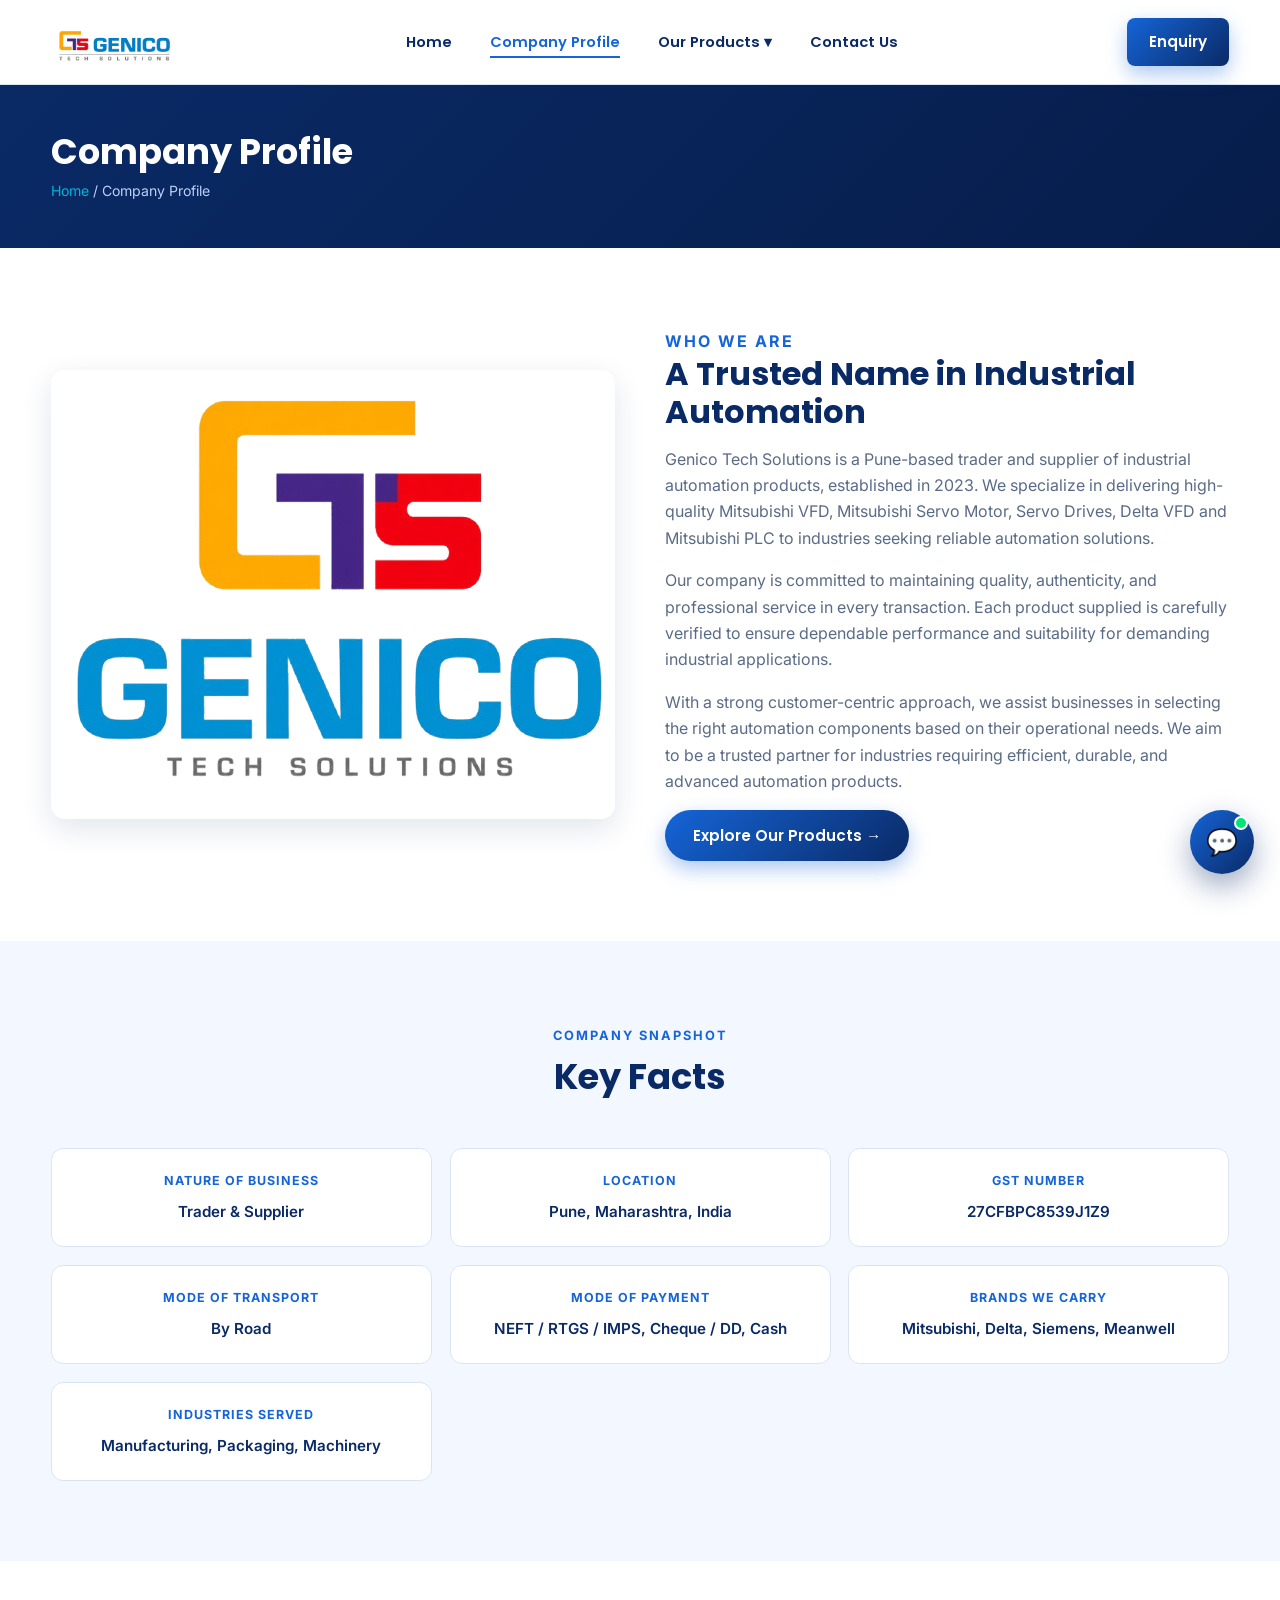
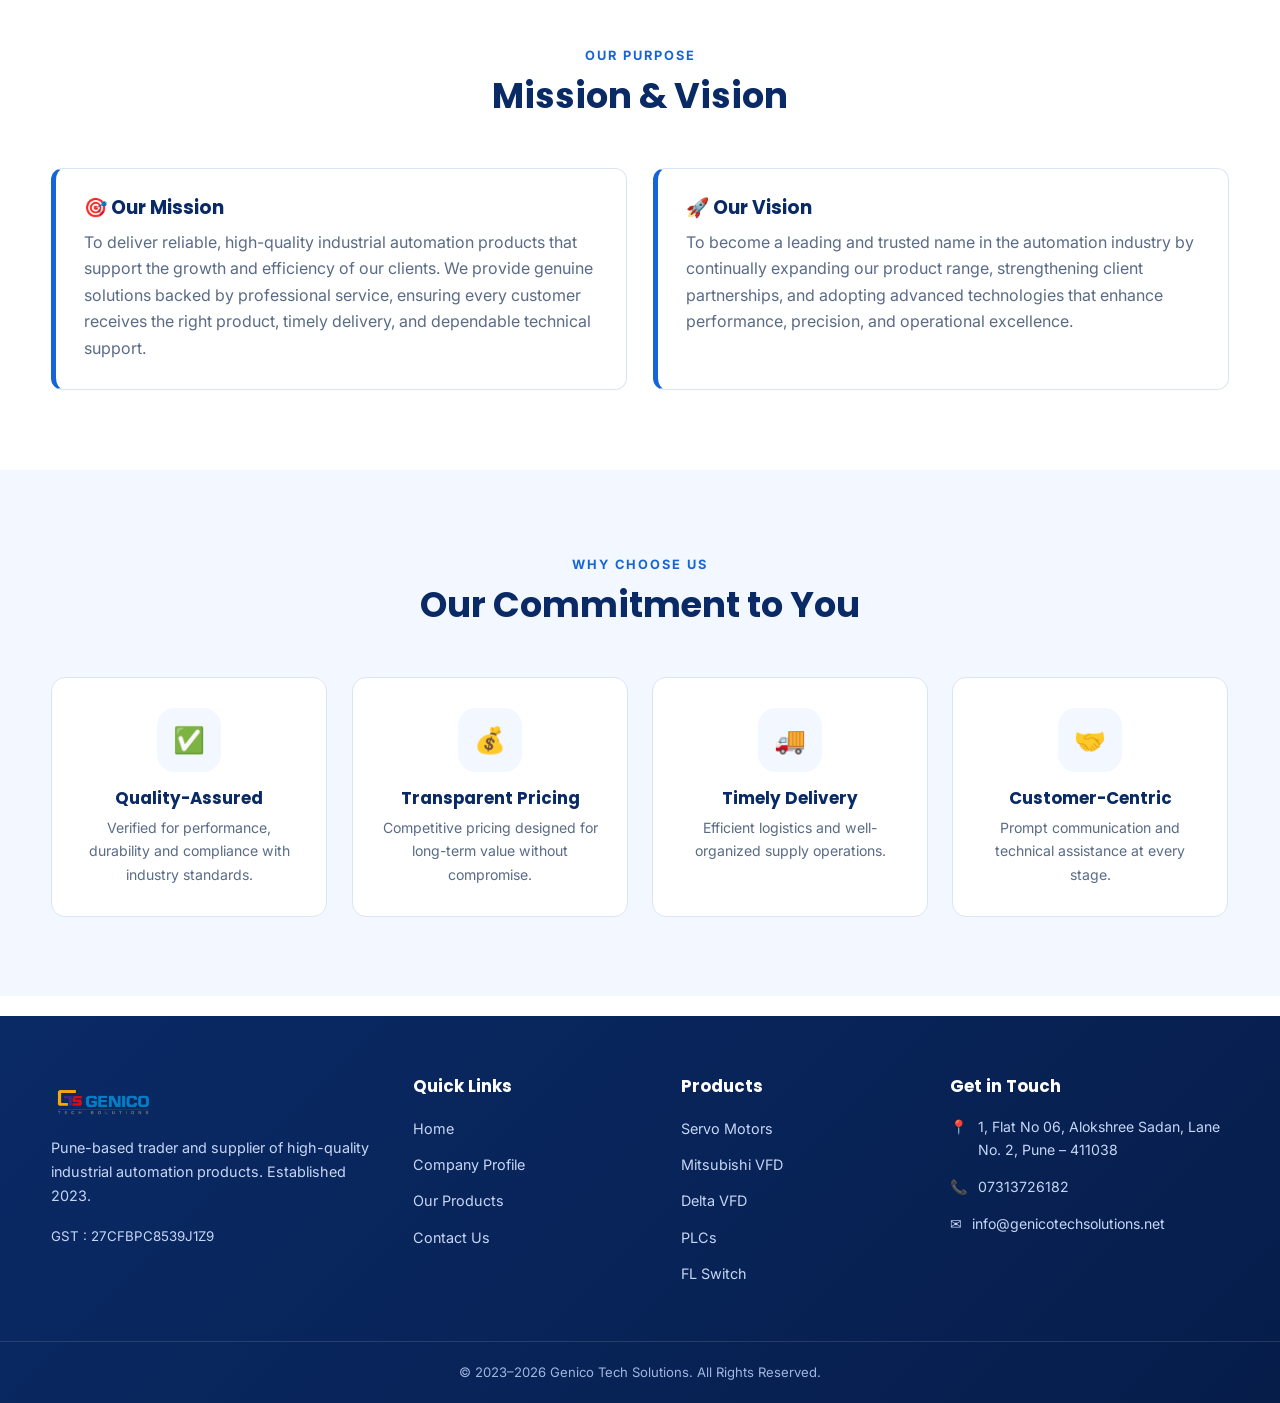
==== commit 7996c9a1: "Update about.html" ====
--- a/about.html
+++ b/about.html
@@ -55,11 +55,7 @@
     <header class="header">
       <div class="container header-inner">
         <a class="logo" href="index.html">
-          <img src="assets/logo.png" alt="Genico Tech Solutions logo" />
-          <div>
-            <div class="brand-name">Genico Tech Solutions</div>
-            <div class="brand-gst">GST : 27CFBPC8539J1Z9</div>
-          </div>
+          <img src="assets/logo1.png" alt="Genico Tech Solutions logo" />
         </a>
         <nav>
           <ul class="nav">
@@ -256,9 +252,7 @@
       <div class="container footer-grid">
         <div class="f-about">
           <div class="f-logo">
-            <img src="assets/logo.png" alt="Genico Tech Solutions logo" /><span
-              >Genico Tech Solutions</span
-            >
+            <img src="assets/logo1.png" alt="Genico Tech Solutions logo" />
           </div>
           <p>
             Pune-based trader and supplier of high-quality industrial automation
